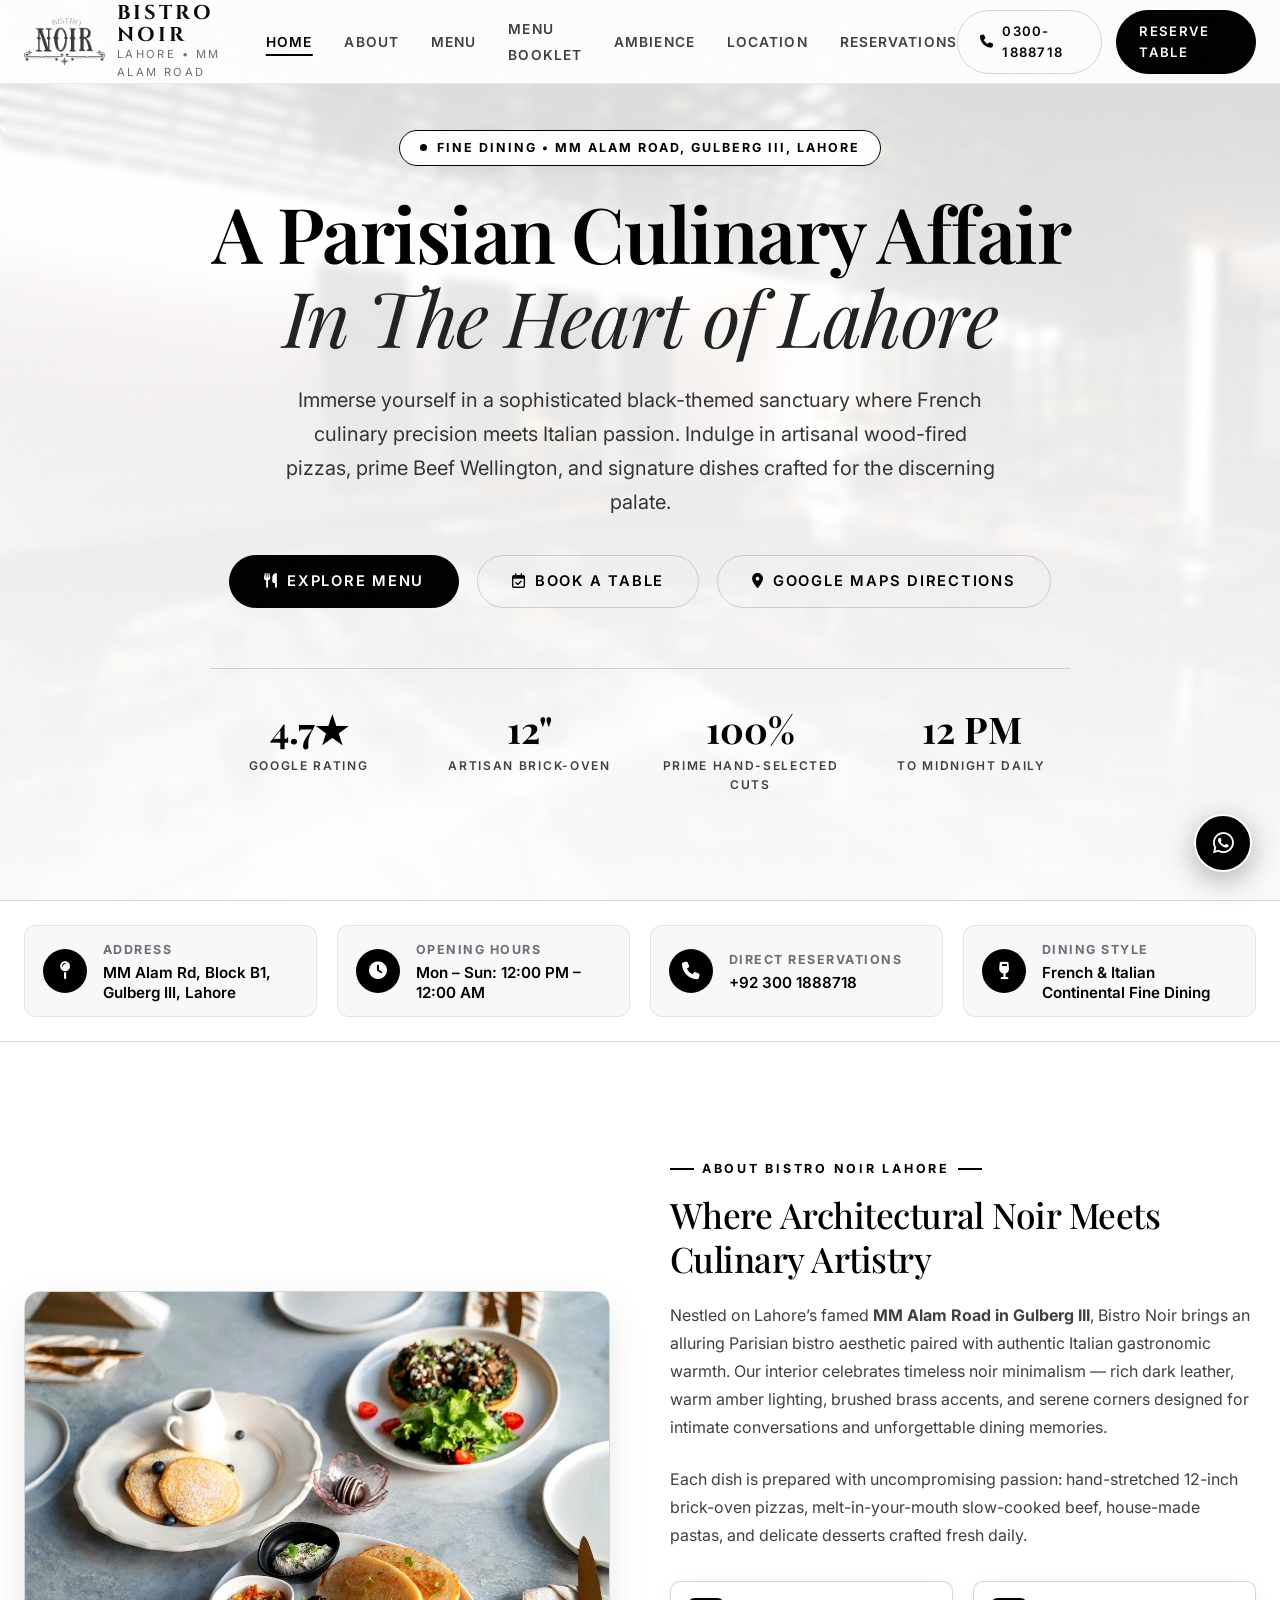
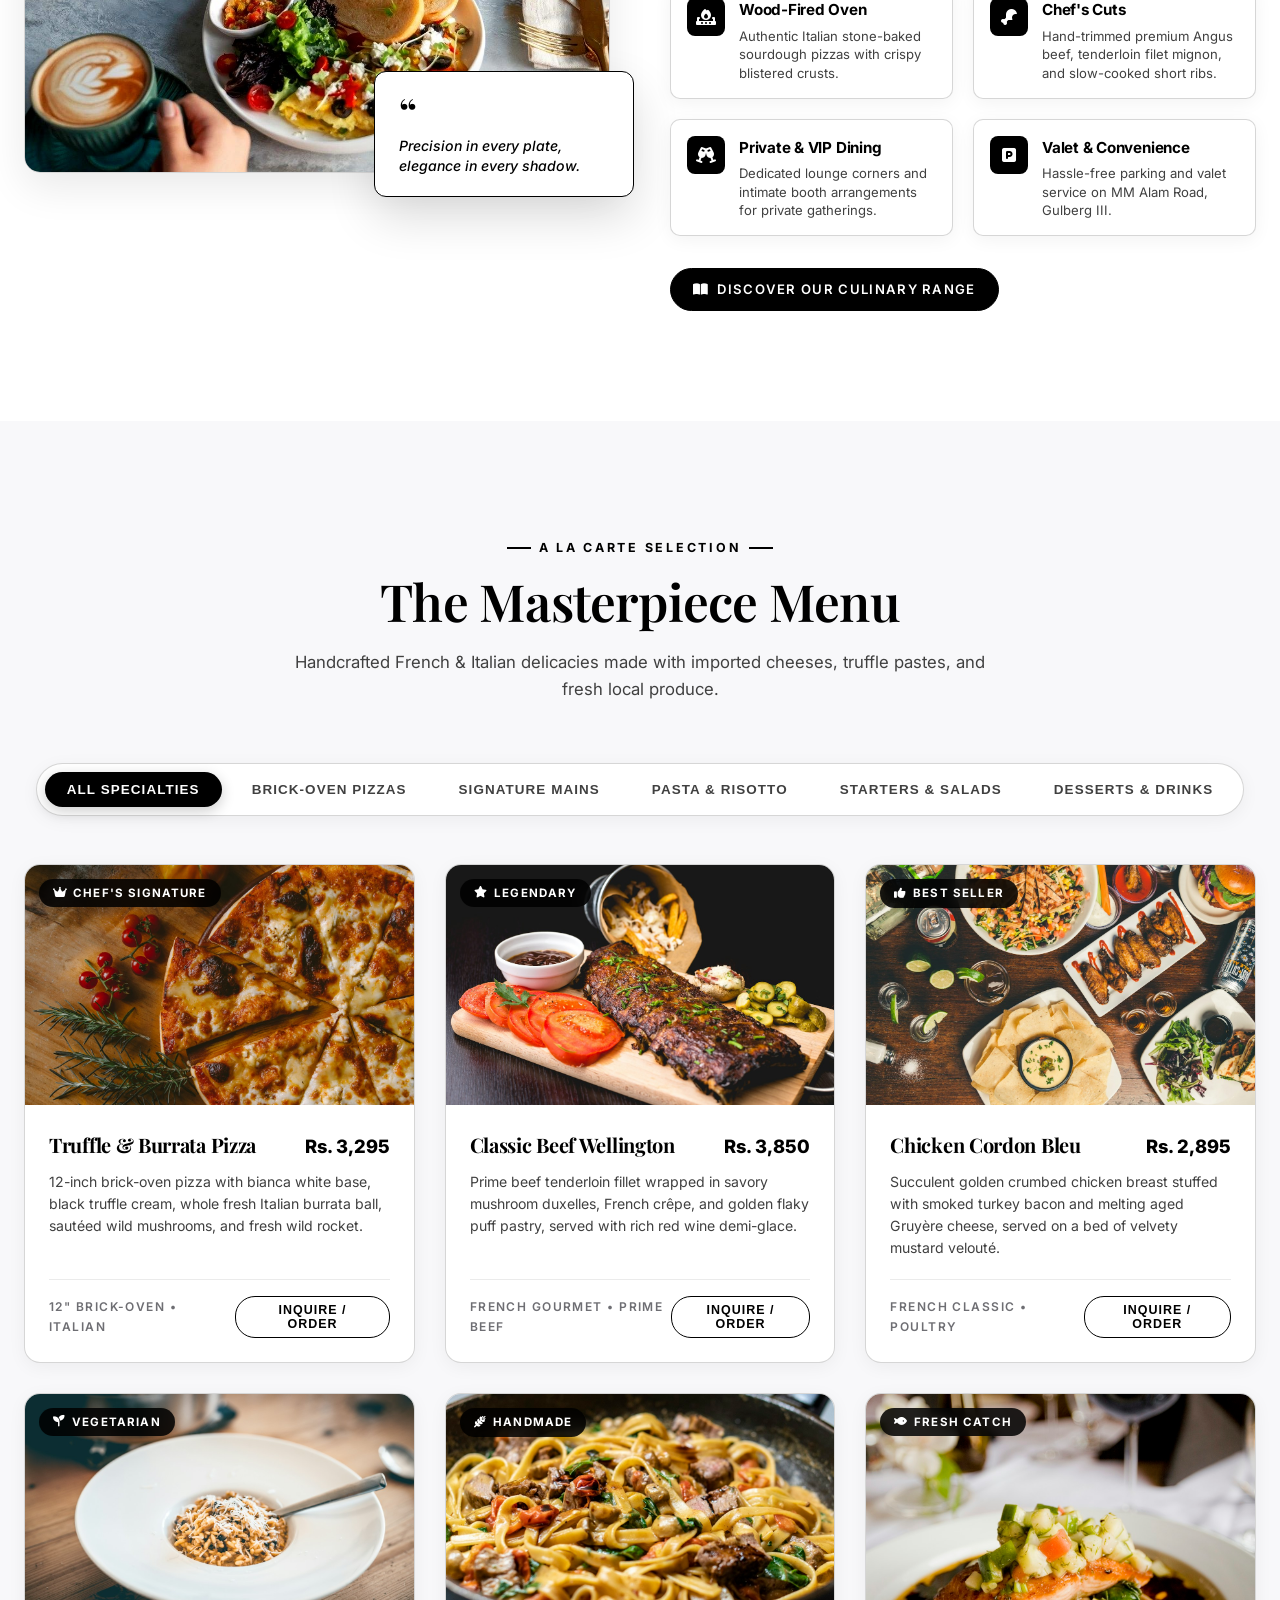
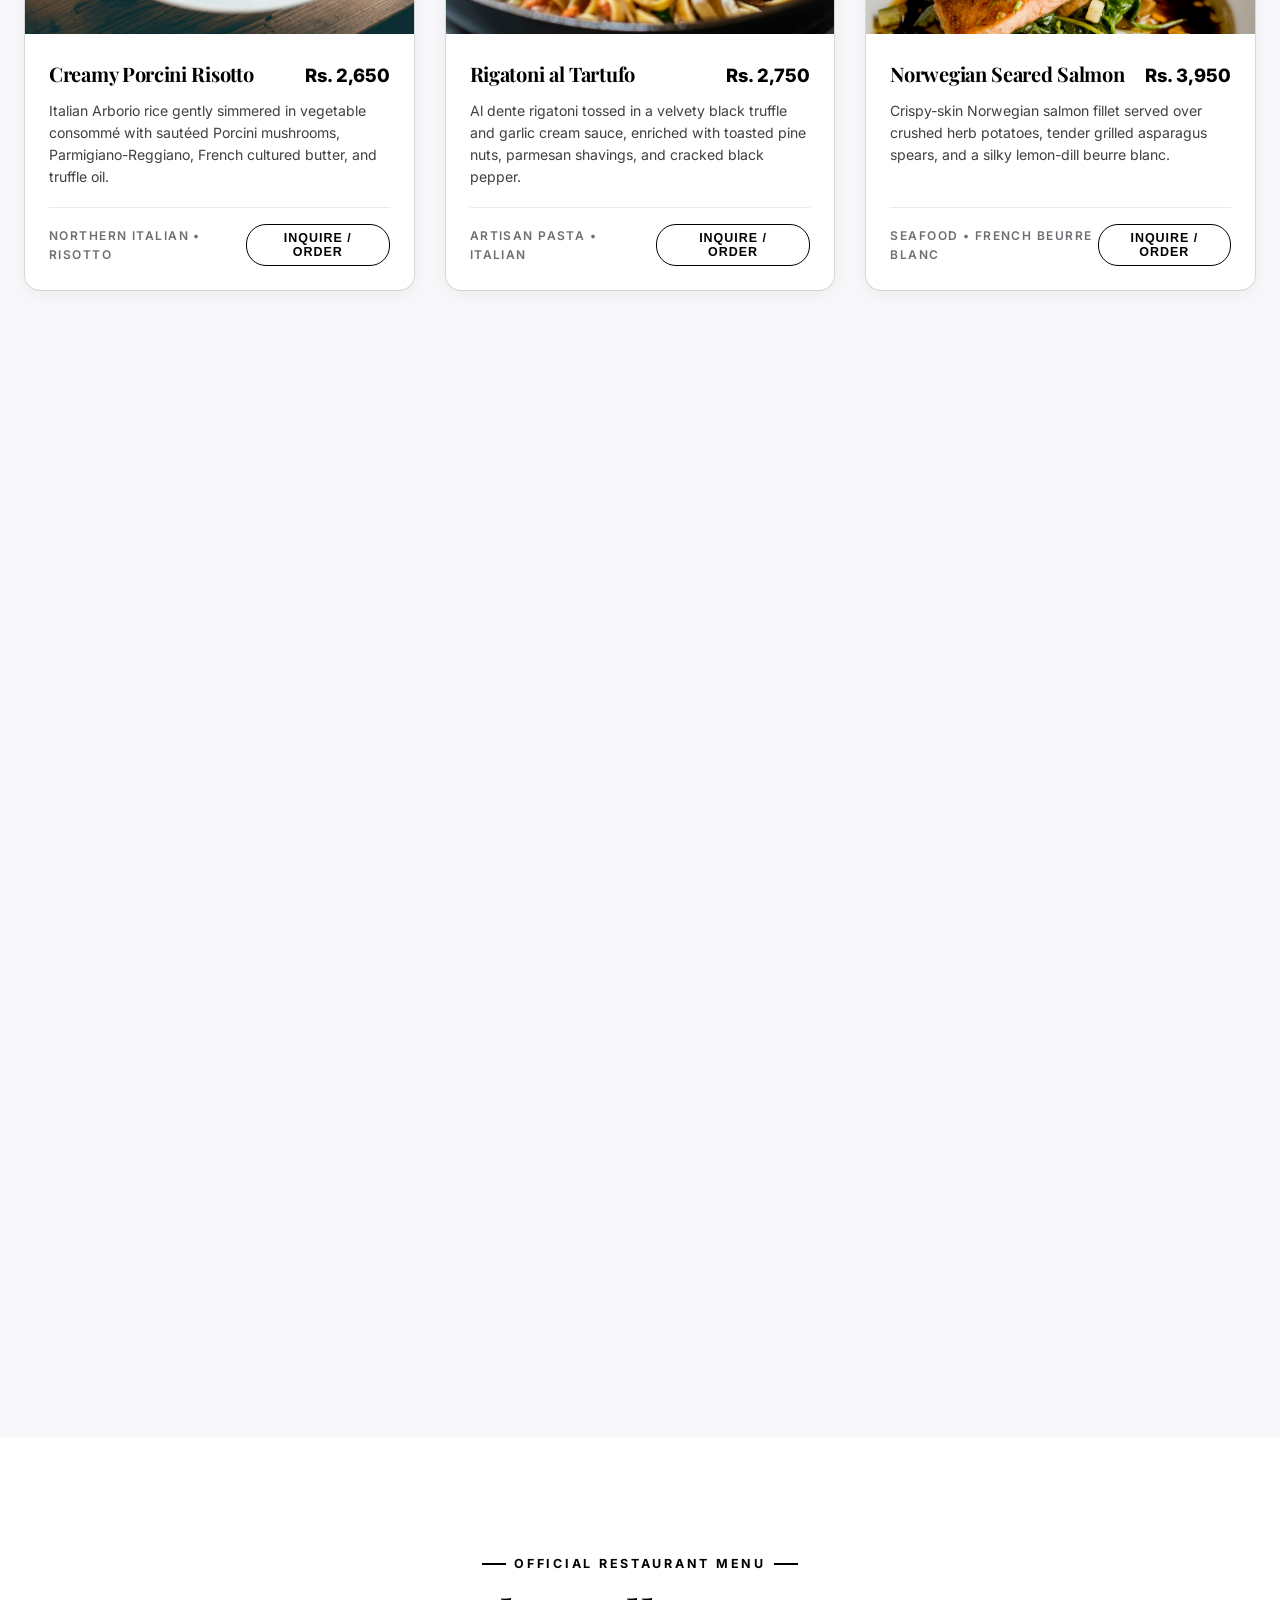
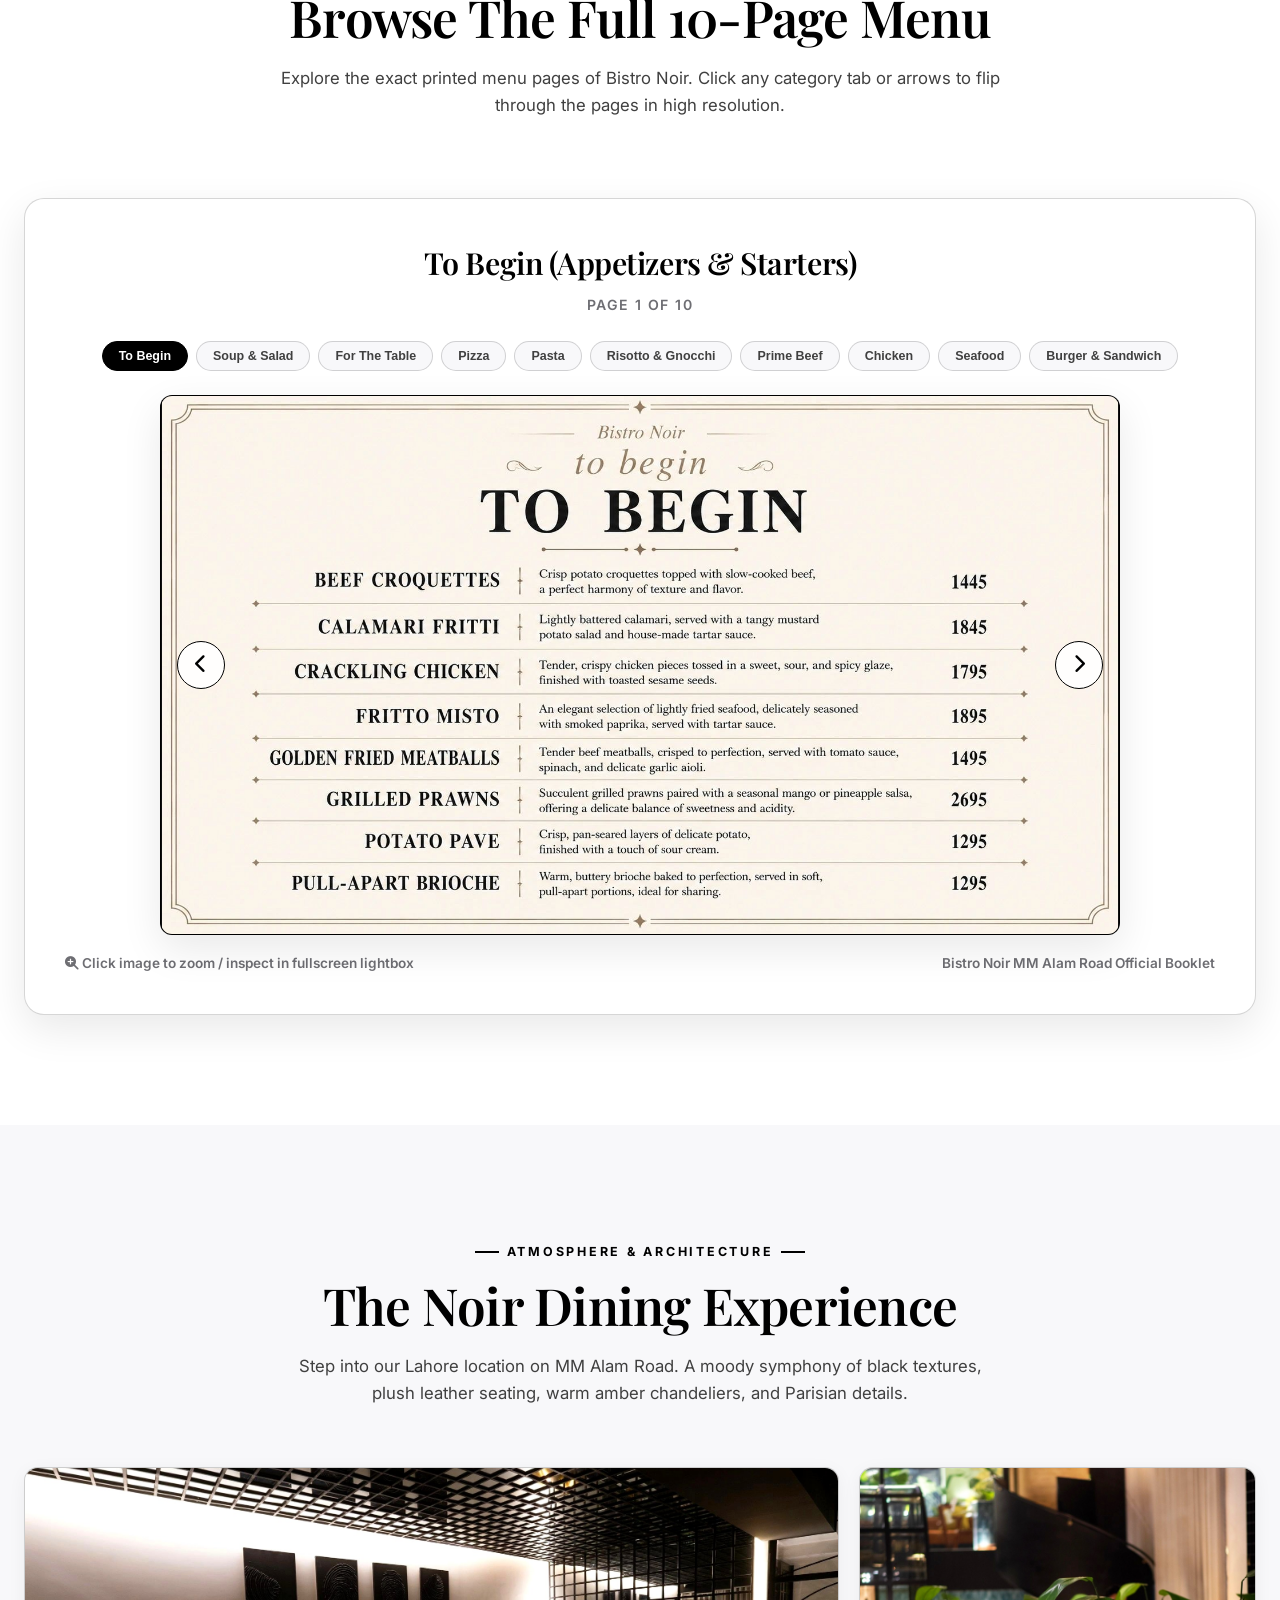
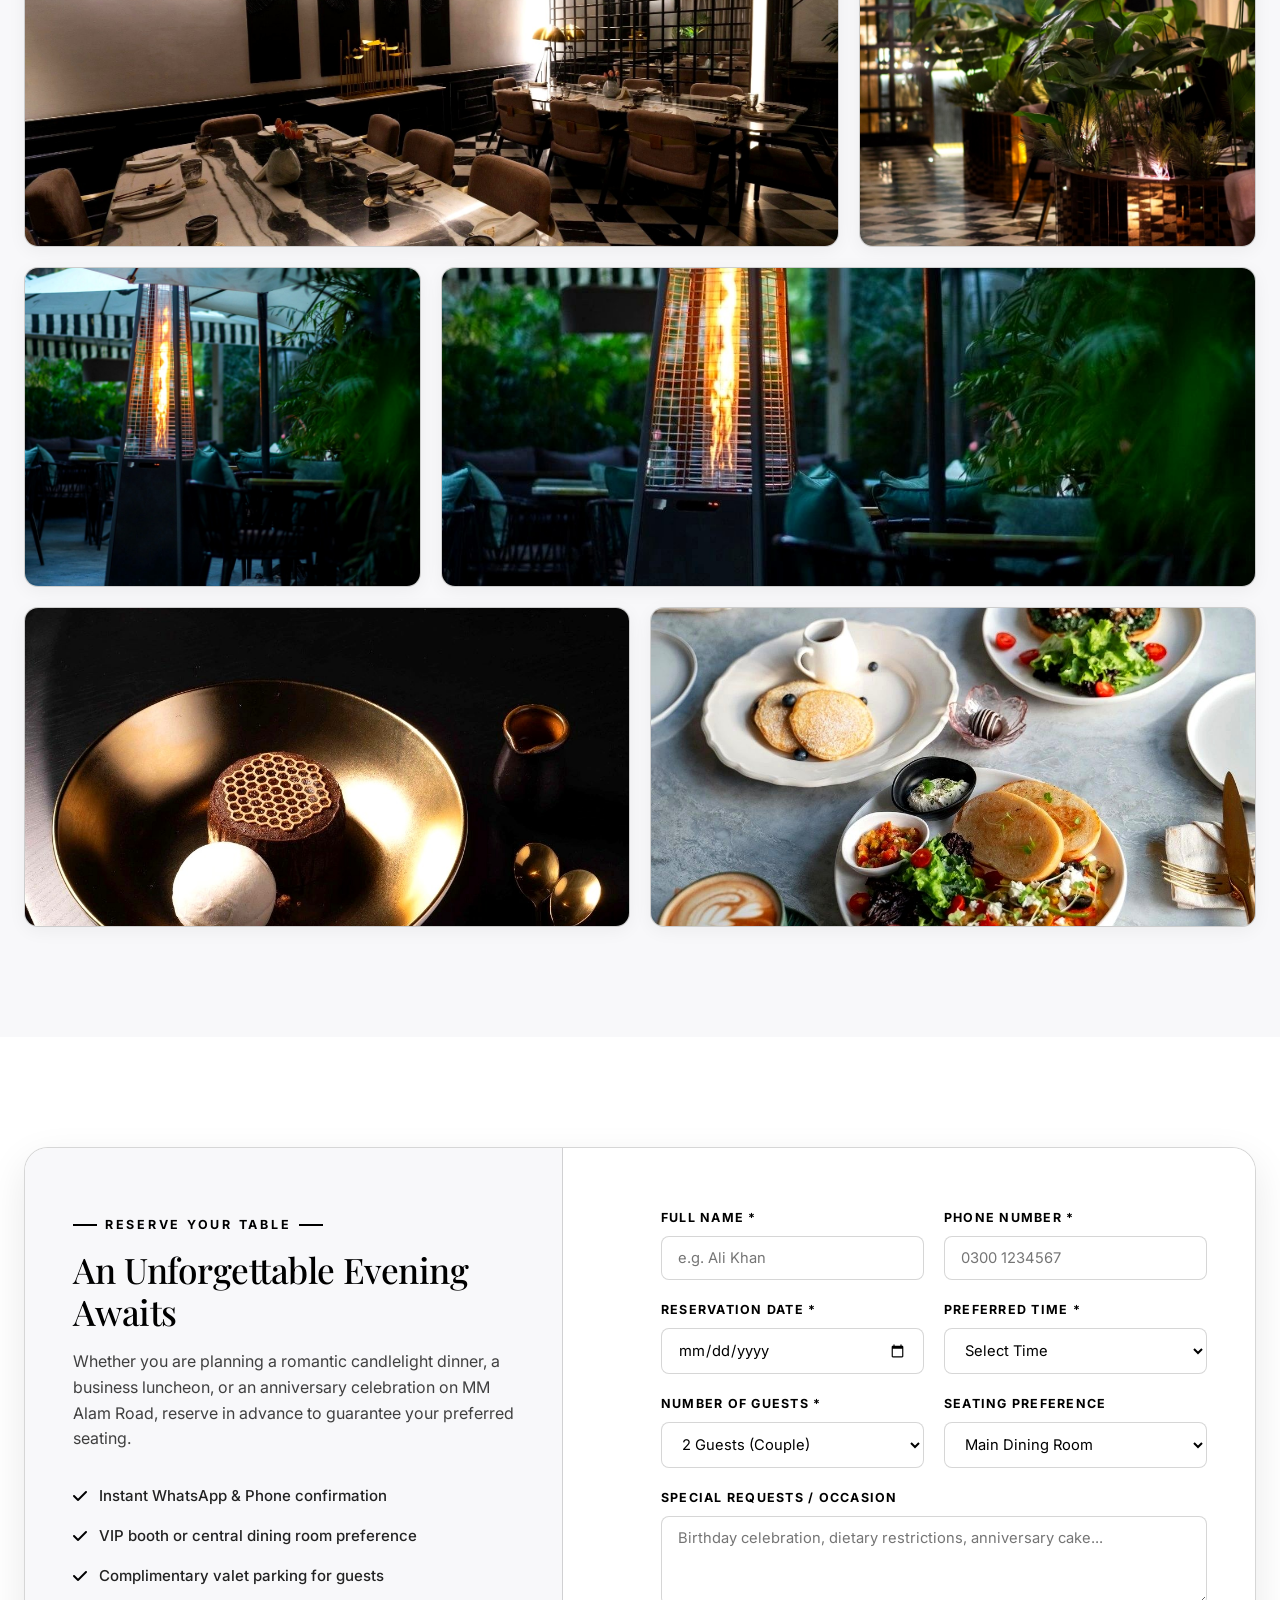
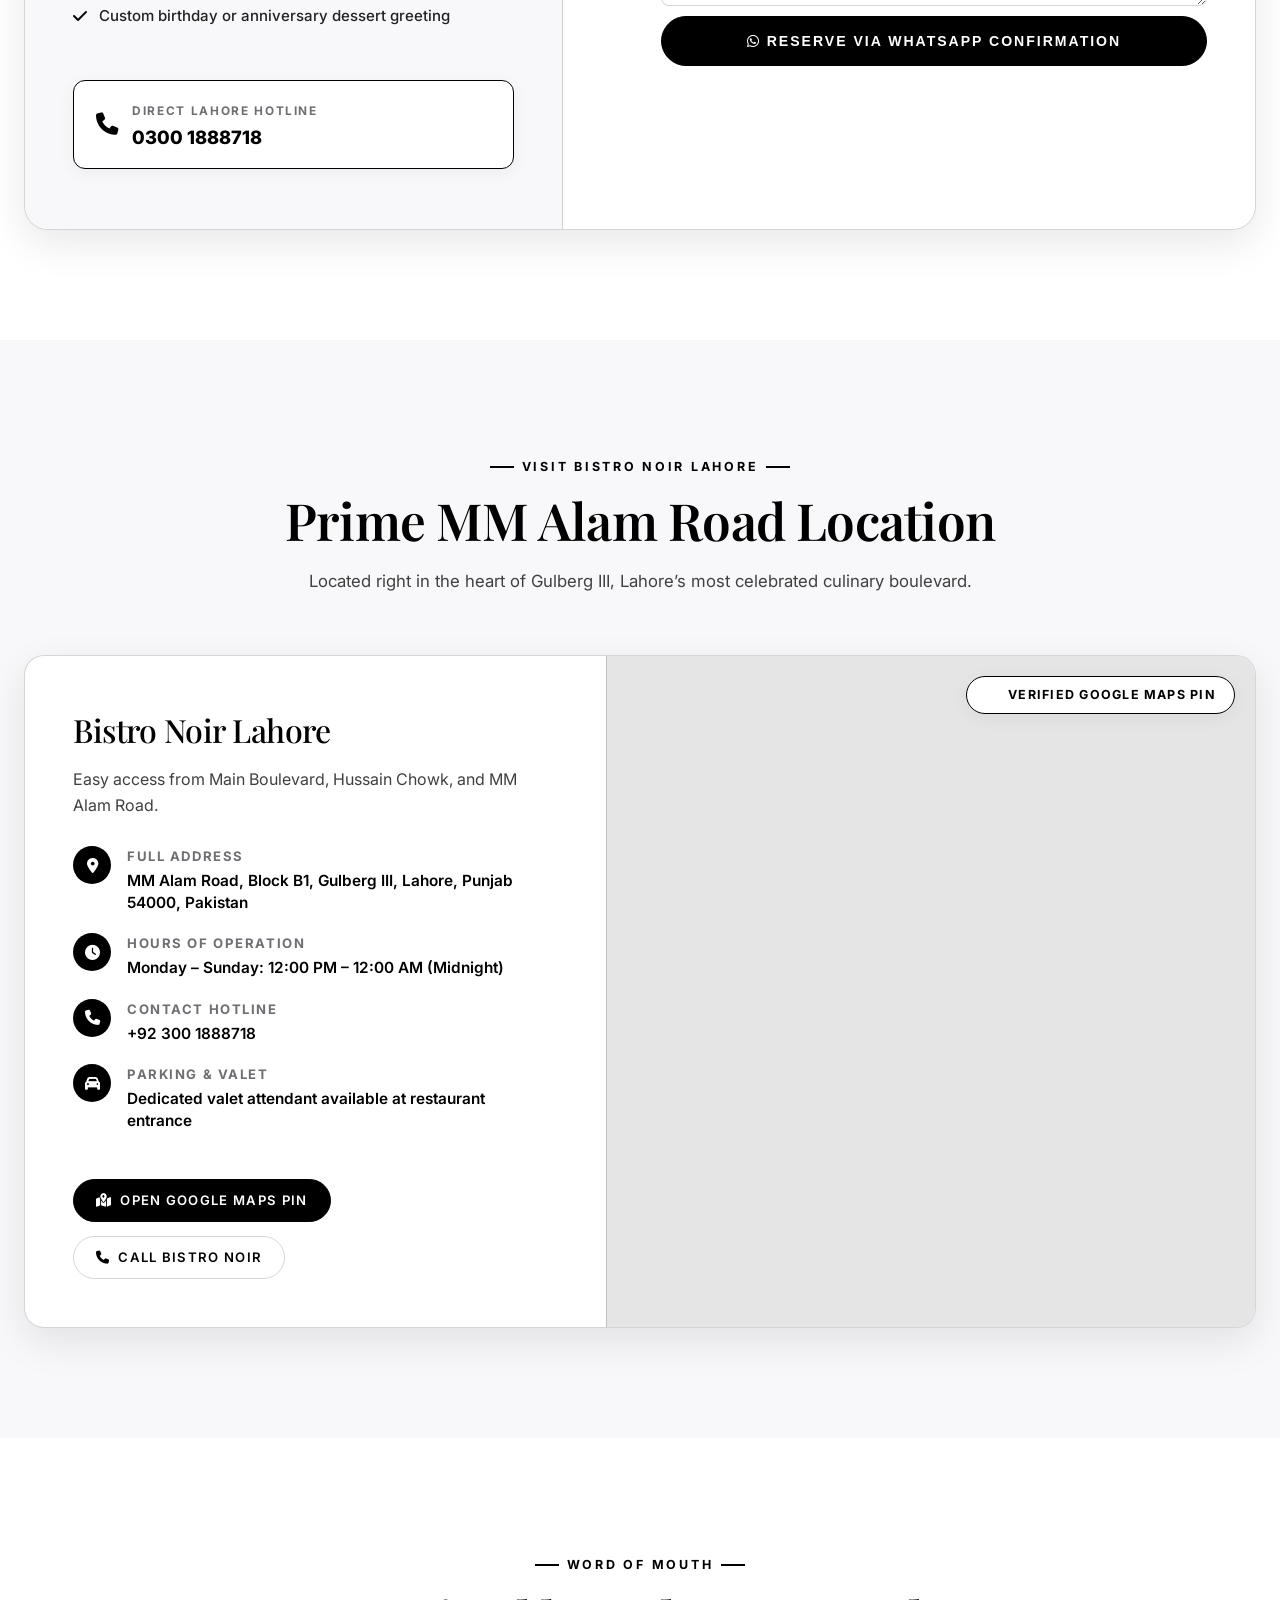
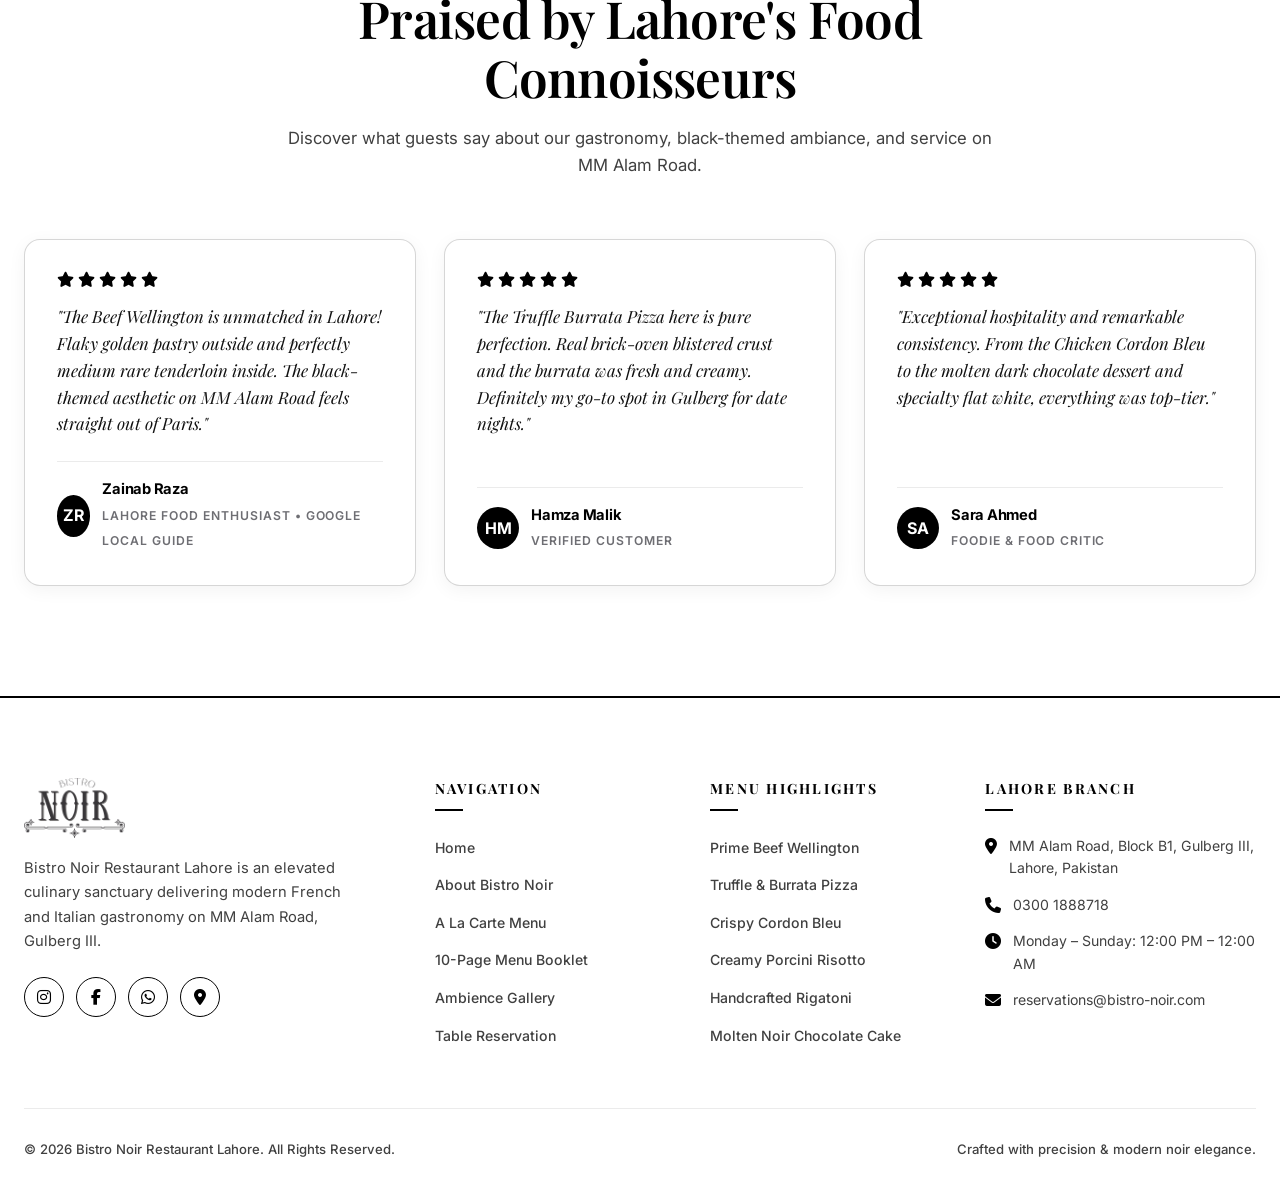
==== index.html @ e39137ee "first commit" ====
<!DOCTYPE html>
<html lang="en">
<head>
  <meta charset="UTF-8">
  <meta name="viewport" content="width=device-width, initial-scale=1.0">
  <title>Bistro Noir | Fine Dining Restaurant Lahore (MM Alam Road)</title>
  
  <!-- Meta & SEO -->
  <meta name="description" content="Bistro Noir is Lahore's premier French & Italian fine-dining restaurant on MM Alam Road, Gulberg III. Featuring signature Beef Wellington, Truffle Burrata Pizza, steaks, and artisanal ambiance.">
  <meta name="keywords" content="Bistro Noir, Bistro Noir Lahore, MM Alam Road restaurant, fine dining Lahore, Italian restaurant Lahore, French restaurant Lahore, Beef Wellington Lahore, Truffle Burrata pizza">
  <meta name="theme-color" content="#ffffff">

  <!-- Open Graph / Social Media -->
  <meta property="og:title" content="Bistro Noir | Fine Dining Restaurant Lahore">
  <meta property="og:description" content="Experience French-Italian haute cuisine in a sophisticated noir atmosphere on MM Alam Road, Gulberg III, Lahore.">
  <meta property="og:image" content="assets/optimized/ambiance-lahore-table.jpg">
  <meta property="og:url" content="https://maps.app.goo.gl/4QzuLWgYh8mXsJWE9">

  <!-- Favicon -->
  <link rel="icon" type="image/png" href="assets/optimized/logo.png">

  <!-- Google Fonts: Playfair Display, Cinzel, Inter -->
  <link rel="preconnect" href="https://fonts.googleapis.com">
  <link rel="preconnect" href="https://fonts.gstatic.com" crossorigin>
  <link href="https://fonts.googleapis.com/css2?family=Cinzel:wght@400;600;700&family=Inter:wght@300;400;500;600;700&family=Playfair+Display:ital,wght@0,400;0,500;0,600;0,700;1,400&display=swap" rel="stylesheet">
  
  <!-- Font Awesome Icons -->
  <link rel="stylesheet" href="https://cdnjs.cloudflare.com/ajax/libs/font-awesome/6.4.0/css/all.min.css">

  <!-- Main Stylesheet -->
  <link rel="stylesheet" href="styles.css">
</head>
<body>

  <!-- Subtle noise grain for luxury texture -->
  <div class="noise-overlay" aria-hidden="true"></div>

  <!-- ==========================================================================
       NAVIGATION HEADER
       ========================================================================== -->
  <header class="site-header">
    <div class="container nav-container">
      <a href="#home" class="brand-link" aria-label="Bistro Noir Home">
        <img src="assets/optimized/logo.png" alt="Bistro Noir Logo" class="brand-logo">
        <div class="brand-title">
          <span class="brand-name">Bistro Noir</span>
          <span class="brand-sub">Lahore • MM Alam Road</span>
        </div>
      </a>

      <!-- Desktop Nav Links -->
      <nav aria-label="Main Navigation">
        <ul class="nav-links">
          <li><a href="#home" class="nav-link active">Home</a></li>
          <li><a href="#about" class="nav-link">About</a></li>
          <li><a href="#menu" class="nav-link">Menu</a></li>
          <li><a href="#booklet" class="nav-link">Menu Booklet</a></li>
          <li><a href="#gallery" class="nav-link">Ambience</a></li>
          <li><a href="#location" class="nav-link">Location</a></li>
          <li><a href="#reservation" class="nav-link">Reservations</a></li>
        </ul>
      </nav>

      <!-- Header Actions -->
      <div class="nav-actions">
        <a href="tel:03001888718" class="header-btn btn-outline">
          <i class="fa-solid fa-phone"></i> 0300-1888718
        </a>
        <a href="#reservation" class="header-btn btn-black">
          Reserve Table
        </a>
        <button class="mobile-toggle" id="mobileToggle" aria-label="Toggle menu">
          <span></span>
          <span></span>
          <span></span>
        </button>
      </div>
    </div>
  </header>

  <!-- Mobile Menu Drawer -->
  <aside class="mobile-menu" id="mobileMenu">
    <ul class="mobile-nav-links">
      <li><a href="#home">Home</a></li>
      <li><a href="#about">About Bistro Noir</a></li>
      <li><a href="#menu">A La Carte Menu</a></li>
      <li><a href="#booklet">Official 10-Page Menu</a></li>
      <li><a href="#gallery">Ambience Gallery</a></li>
      <li><a href="#location">Find Us on Google Maps</a></li>
      <li><a href="#reservation">Table Reservation</a></li>
    </ul>

    <div class="mobile-menu-footer">
      <p class="contact-quick">
        <strong>Bistro Noir Lahore</strong><br>
        MM Alam Road, Block B1, Gulberg III, Lahore<br>
        Daily: 12:00 PM – 12:00 AM
      </p>
      <a href="tel:03001888718" class="header-btn btn-black" style="width:100%; justify-content:center; display:flex;">
        <i class="fa-solid fa-phone"></i> Call 0300 1888718
      </a>
    </div>
  </aside>

  <!-- ==========================================================================
       HERO SECTION
       ========================================================================== -->
  <section class="hero-section" id="home">
    <div class="hero-bg">
      <img src="assets/optimized/ambiance-lahore-table.jpg" alt="Bistro Noir Lahore Dining Room" class="hero-bg-img">
      <div class="hero-overlay"></div>
    </div>

    <div class="container hero-content">
      <div class="hero-badge">
        <span class="dot"></span>
        <span>Fine Dining • MM Alam Road, Gulberg III, Lahore</span>
      </div>

      <h1 class="hero-title">
        A Parisian Culinary Affair <em>In The Heart of Lahore</em>
      </h1>

      <p class="hero-description">
        Immerse yourself in a sophisticated black-themed sanctuary where French culinary precision meets Italian passion. Indulge in artisanal wood-fired pizzas, prime Beef Wellington, and signature dishes crafted for the discerning palate.
      </p>

      <div class="hero-actions">
        <a href="#menu" class="header-btn btn-black btn-cta-large">
          <i class="fa-solid fa-utensils"></i> Explore Menu
        </a>
        <a href="#reservation" class="header-btn btn-outline btn-cta-large">
          <i class="fa-regular fa-calendar-check"></i> Book A Table
        </a>
        <a href="https://maps.app.goo.gl/4QzuLWgYh8mXsJWE9" target="_blank" rel="noopener noreferrer" class="header-btn btn-outline btn-cta-large">
          <i class="fa-solid fa-location-dot"></i> Google Maps Directions
        </a>
      </div>

      <!-- Hero Stats -->
      <div class="hero-stats">
        <div class="stat-item">
          <span class="stat-num">4.7★</span>
          <span class="stat-label">Google Rating</span>
        </div>
        <div class="stat-item">
          <span class="stat-num">12"</span>
          <span class="stat-label">Artisan Brick-Oven</span>
        </div>
        <div class="stat-item">
          <span class="stat-num">100%</span>
          <span class="stat-label">Prime Hand-Selected Cuts</span>
        </div>
        <div class="stat-item">
          <span class="stat-num">12 PM</span>
          <span class="stat-label">To Midnight Daily</span>
        </div>
      </div>
    </div>
  </section>

  <!-- ==========================================================================
       QUICK INFO STRIP
       ========================================================================== -->
  <section class="quick-info-strip">
    <div class="container">
      <div class="info-strip-grid">
        <div class="info-strip-card">
          <div class="info-icon-box">
            <i class="fa-solid fa-map-pin"></i>
          </div>
          <div class="info-content">
            <h4>Address</h4>
            <p>MM Alam Rd, Block B1, Gulberg III, Lahore</p>
          </div>
        </div>

        <div class="info-strip-card">
          <div class="info-icon-box">
            <i class="fa-solid fa-clock"></i>
          </div>
          <div class="info-content">
            <h4>Opening Hours</h4>
            <p>Mon – Sun: 12:00 PM – 12:00 AM</p>
          </div>
        </div>

        <div class="info-strip-card">
          <div class="info-icon-box">
            <i class="fa-solid fa-phone"></i>
          </div>
          <div class="info-content">
            <h4>Direct Reservations</h4>
            <p>+92 300 1888718</p>
          </div>
        </div>

        <div class="info-strip-card">
          <div class="info-icon-box">
            <i class="fa-solid fa-wine-glass"></i>
          </div>
          <div class="info-content">
            <h4>Dining Style</h4>
            <p>French & Italian Continental Fine Dining</p>
          </div>
        </div>
      </div>
    </div>
  </section>

  <!-- ==========================================================================
       ABOUT SECTION
       ========================================================================== -->
  <section class="section" id="about">
    <div class="container">
      <div class="about-grid">
        <div class="about-visual reveal">
          <div class="about-img-main-wrap">
            <img src="assets/optimized/about-preview.jpg" alt="Bistro Noir Atmosphere" class="about-img-main">
          </div>
          <div class="about-floating-card">
            <div class="quote-mark">“</div>
            <p>Precision in every plate, elegance in every shadow.</p>
          </div>
        </div>

        <div class="about-content reveal">
          <div class="section-tag">About Bistro Noir Lahore</div>
          <h3>Where Architectural Noir Meets Culinary Artistry</h3>
          <p>
            Nestled on Lahore’s famed <strong>MM Alam Road in Gulberg III</strong>, Bistro Noir brings an alluring Parisian bistro aesthetic paired with authentic Italian gastronomic warmth. Our interior celebrates timeless noir minimalism — rich dark leather, warm amber lighting, brushed brass accents, and serene corners designed for intimate conversations and unforgettable dining memories.
          </p>
          <p>
            Each dish is prepared with uncompromising passion: hand-stretched 12-inch brick-oven pizzas, melt-in-your-mouth slow-cooked beef, house-made pastas, and delicate desserts crafted fresh daily.
          </p>

          <div class="about-features">
            <div class="feature-box">
              <div class="feature-icon"><i class="fa-solid fa-fire-burner"></i></div>
              <div class="feature-info">
                <h4>Wood-Fired Oven</h4>
                <p>Authentic Italian stone-baked sourdough pizzas with crispy blistered crusts.</p>
              </div>
            </div>

            <div class="feature-box">
              <div class="feature-icon"><i class="fa-solid fa-drumstick-bite"></i></div>
              <div class="feature-info">
                <h4>Chef's Cuts</h4>
                <p>Hand-trimmed premium Angus beef, tenderloin filet mignon, and slow-cooked short ribs.</p>
              </div>
            </div>

            <div class="feature-box">
              <div class="feature-icon"><i class="fa-solid fa-champagne-glasses"></i></div>
              <div class="feature-info">
                <h4>Private & VIP Dining</h4>
                <p>Dedicated lounge corners and intimate booth arrangements for private gatherings.</p>
              </div>
            </div>

            <div class="feature-box">
              <div class="feature-icon"><i class="fa-solid fa-square-parking"></i></div>
              <div class="feature-info">
                <h4>Valet & Convenience</h4>
                <p>Hassle-free parking and valet service on MM Alam Road, Gulberg III.</p>
              </div>
            </div>
          </div>

          <a href="#menu" class="header-btn btn-black">
            <i class="fa-solid fa-book-open"></i> Discover Our Culinary Range
          </a>
        </div>
      </div>
    </div>
  </section>

  <!-- ==========================================================================
       MENU SECTION (Vibrant Original Colors in Food Imagery)
       ========================================================================== -->
  <section class="section section-darker" id="menu">
    <div class="container">
      <div class="section-header reveal">
        <div class="section-tag">A La Carte Selection</div>
        <h2 class="section-title">The Masterpiece Menu</h2>
        <p class="section-subtitle">
          Handcrafted French & Italian delicacies made with imported cheeses, truffle pastes, and fresh local produce.
        </p>
      </div>

      <!-- Menu Category Tabs -->
      <div class="menu-tabs-wrapper reveal">
        <div class="menu-tabs">
          <button class="menu-tab-btn active" data-filter="all">All Specialties</button>
          <button class="menu-tab-btn" data-filter="pizzas">Brick-Oven Pizzas</button>
          <button class="menu-tab-btn" data-filter="mains">Signature Mains</button>
          <button class="menu-tab-btn" data-filter="pastas">Pasta & Risotto</button>
          <button class="menu-tab-btn" data-filter="starters">Starters & Salads</button>
          <button class="menu-tab-btn" data-filter="desserts">Desserts & Drinks</button>
        </div>
      </div>

      <!-- Menu Grid -->
      <div class="menu-grid">

        <!-- Dish 1: Truffle Burrata Pizza -->
        <article class="menu-card reveal" data-category="pizzas">
          <div class="menu-card-img-wrap">
            <img src="assets/optimized/dish-truffle-burrata-pizza.jpg" alt="Truffle Burrata Pizza" class="menu-card-img zoomable">
            <span class="badge-tag"><i class="fa-solid fa-crown"></i> Chef's Signature</span>
          </div>
          <div class="menu-card-body">
            <div class="menu-card-header">
              <h3 class="menu-dish-title">Truffle & Burrata Pizza</h3>
              <span class="menu-dish-price">Rs. 3,295</span>
            </div>
            <p class="menu-dish-desc">
              12-inch brick-oven pizza with bianca white base, black truffle cream, whole fresh Italian burrata ball, sautéed wild mushrooms, and fresh wild rocket.
            </p>
            <div class="menu-card-footer">
              <span class="menu-dish-cuisine">12" Brick-Oven • Italian</span>
              <button class="dish-order-btn" data-dish="Truffle & Burrata Pizza">Inquire / Order</button>
            </div>
          </div>
        </article>

        <!-- Dish 2: Beef Wellington -->
        <article class="menu-card reveal" data-category="mains">
          <div class="menu-card-img-wrap">
            <img src="assets/optimized/dish-beef-wellington.jpg" alt="Beef Wellington Bistro Noir" class="menu-card-img zoomable">
            <span class="badge-tag"><i class="fa-solid fa-star"></i> Legendary</span>
          </div>
          <div class="menu-card-body">
            <div class="menu-card-header">
              <h3 class="menu-dish-title">Classic Beef Wellington</h3>
              <span class="menu-dish-price">Rs. 3,850</span>
            </div>
            <p class="menu-dish-desc">
              Prime beef tenderloin fillet wrapped in savory mushroom duxelles, French crêpe, and golden flaky puff pastry, served with rich red wine demi-glace.
            </p>
            <div class="menu-card-footer">
              <span class="menu-dish-cuisine">French Gourmet • Prime Beef</span>
              <button class="dish-order-btn" data-dish="Classic Beef Wellington">Inquire / Order</button>
            </div>
          </div>
        </article>

        <!-- Dish 3: Chicken Cordon Bleu -->
        <article class="menu-card reveal" data-category="mains">
          <div class="menu-card-img-wrap">
            <img src="assets/optimized/dish-cordon-bleu.jpg" alt="Chicken Cordon Bleu" class="menu-card-img zoomable">
            <span class="badge-tag"><i class="fa-solid fa-thumbs-up"></i> Best Seller</span>
          </div>
          <div class="menu-card-body">
            <div class="menu-card-header">
              <h3 class="menu-dish-title">Chicken Cordon Bleu</h3>
              <span class="menu-dish-price">Rs. 2,895</span>
            </div>
            <p class="menu-dish-desc">
              Succulent golden crumbed chicken breast stuffed with smoked turkey bacon and melting aged Gruyère cheese, served on a bed of velvety mustard velouté.
            </p>
            <div class="menu-card-footer">
              <span class="menu-dish-cuisine">French Classic • Poultry</span>
              <button class="dish-order-btn" data-dish="Chicken Cordon Bleu">Inquire / Order</button>
            </div>
          </div>
        </article>

        <!-- Dish 4: Wild Mushroom Risotto -->
        <article class="menu-card reveal" data-category="pastas">
          <div class="menu-card-img-wrap">
            <img src="assets/optimized/dish-mushroom-risotto.jpg" alt="Creamy Wild Mushroom Risotto" class="menu-card-img zoomable">
            <span class="badge-tag"><i class="fa-solid fa-seedling"></i> Vegetarian</span>
          </div>
          <div class="menu-card-body">
            <div class="menu-card-header">
              <h3 class="menu-dish-title">Creamy Porcini Risotto</h3>
              <span class="menu-dish-price">Rs. 2,650</span>
            </div>
            <p class="menu-dish-desc">
              Italian Arborio rice gently simmered in vegetable consommé with sautéed Porcini mushrooms, Parmigiano-Reggiano, French cultured butter, and truffle oil.
            </p>
            <div class="menu-card-footer">
              <span class="menu-dish-cuisine">Northern Italian • Risotto</span>
              <button class="dish-order-btn" data-dish="Creamy Porcini Risotto">Inquire / Order</button>
            </div>
          </div>
        </article>

        <!-- Dish 5: Handcrafted Pasta -->
        <article class="menu-card reveal" data-category="pastas">
          <div class="menu-card-img-wrap">
            <img src="assets/optimized/dish-artisan-pasta.jpg" alt="Truffle Rigatoni & Fettuccine" class="menu-card-img zoomable">
            <span class="badge-tag"><i class="fa-solid fa-wheat-awn"></i> Handmade</span>
          </div>
          <div class="menu-card-body">
            <div class="menu-card-header">
              <h3 class="menu-dish-title">Rigatoni al Tartufo</h3>
              <span class="menu-dish-price">Rs. 2,750</span>
            </div>
            <p class="menu-dish-desc">
              Al dente rigatoni tossed in a velvety black truffle and garlic cream sauce, enriched with toasted pine nuts, parmesan shavings, and cracked black pepper.
            </p>
            <div class="menu-card-footer">
              <span class="menu-dish-cuisine">Artisan Pasta • Italian</span>
              <button class="dish-order-btn" data-dish="Rigatoni al Tartufo">Inquire / Order</button>
            </div>
          </div>
        </article>

        <!-- Dish 6: Pan-Seared Salmon Fillet -->
        <article class="menu-card reveal" data-category="mains">
          <div class="menu-card-img-wrap">
            <img src="assets/optimized/dish-seafood-salmon.jpg" alt="Pan-Seared Salmon Fillet" class="menu-card-img zoomable">
            <span class="badge-tag"><i class="fa-solid fa-fish"></i> Fresh Catch</span>
          </div>
          <div class="menu-card-body">
            <div class="menu-card-header">
              <h3 class="menu-dish-title">Norwegian Seared Salmon</h3>
              <span class="menu-dish-price">Rs. 3,950</span>
            </div>
            <p class="menu-dish-desc">
              Crispy-skin Norwegian salmon fillet served over crushed herb potatoes, tender grilled asparagus spears, and a silky lemon-dill beurre blanc.
            </p>
            <div class="menu-card-footer">
              <span class="menu-dish-cuisine">Seafood • French Beurre Blanc</span>
              <button class="dish-order-btn" data-dish="Norwegian Seared Salmon">Inquire / Order</button>
            </div>
          </div>
        </article>

        <!-- Dish 7: Caesar Salad Royale -->
        <article class="menu-card reveal" data-category="starters">
          <div class="menu-card-img-wrap">
            <img src="assets/optimized/dish-caesar-salad.jpg" alt="Caesar Salad Royale" class="menu-card-img zoomable">
            <span class="badge-tag"><i class="fa-solid fa-bowl-food"></i> Crisp & Fresh</span>
          </div>
          <div class="menu-card-body">
            <div class="menu-card-header">
              <h3 class="menu-dish-title">Caesar Salad Royale</h3>
              <span class="menu-dish-price">Rs. 1,836</span>
            </div>
            <p class="menu-dish-desc">
              Crisp romaine lettuce tossed in house anchovy dressing, topped with smoked turkey bacon, herb-garlic brioche croutons, aged parmesan, and grilled chicken.
            </p>
            <div class="menu-card-footer">
              <span class="menu-dish-cuisine">To Begin • Salads</span>
              <button class="dish-order-btn" data-dish="Caesar Salad Royale">Inquire / Order</button>
            </div>
          </div>
        </article>

        <!-- Dish 8: Roasted Garlic & Mushroom Pizza -->
        <article class="menu-card reveal" data-category="pizzas">
          <div class="menu-card-img-wrap">
            <img src="assets/optimized/dish-truffle-burrata-pizza.jpg" alt="Roasted Garlic Mushroom Pizza" class="menu-card-img zoomable">
            <span class="badge-tag"><i class="fa-solid fa-fire"></i> Stone Oven</span>
          </div>
          <div class="menu-card-body">
            <div class="menu-card-header">
              <h3 class="menu-dish-title">Roasted Garlic & Mushroom</h3>
              <span class="menu-dish-price">Rs. 2,595</span>
            </div>
            <p class="menu-dish-desc">
              Caramelized garlic purée base, fresh mozzarella, button & oyster mushrooms, aromatic thyme, and peppery wild rocket tossed in virgin olive oil.
            </p>
            <div class="menu-card-footer">
              <span class="menu-dish-cuisine">12" Pizza • Brick Oven</span>
              <button class="dish-order-btn" data-dish="Roasted Garlic & Mushroom Pizza">Inquire / Order</button>
            </div>
          </div>
        </article>

        <!-- Dish 9: Belgian Dark Chocolate Lava Cake -->
        <article class="menu-card reveal" data-category="desserts">
          <div class="menu-card-img-wrap">
            <img src="assets/optimized/dish-chocolate-dessert.jpg" alt="Belgian Dark Chocolate Cake" class="menu-card-img zoomable">
            <span class="badge-tag"><i class="fa-solid fa-heart"></i> Indulgent</span>
          </div>
          <div class="menu-card-body">
            <div class="menu-card-header">
              <h3 class="menu-dish-title">Belgian Molten Noir Cake</h3>
              <span class="menu-dish-price">Rs. 1,450</span>
            </div>
            <p class="menu-dish-desc">
              70% Valrhona dark chocolate cake with a molten flowing center, served alongside authentic Madagascar vanilla bean gelato and crushed cocoa nibs.
            </p>
            <div class="menu-card-footer">
              <span class="menu-dish-cuisine">Dessert • French Pâtisserie</span>
              <button class="dish-order-btn" data-dish="Belgian Molten Noir Cake">Inquire / Order</button>
            </div>
          </div>
        </article>

        <!-- Dish 10: Signature Noir Mocktails -->
        <article class="menu-card reveal" data-category="desserts">
          <div class="menu-card-img-wrap">
            <img src="assets/optimized/dish-signature-mocktail.jpg" alt="Artisan Botanical Mocktail" class="menu-card-img zoomable">
            <span class="badge-tag"><i class="fa-solid fa-glass-water"></i> Mixology</span>
          </div>
          <div class="menu-card-body">
            <div class="menu-card-header">
              <h3 class="menu-dish-title">Midnight Berry Fizz</h3>
              <span class="menu-dish-price">Rs. 980</span>
            </div>
            <p class="menu-dish-desc">
              Muddled blackberries, fresh rosemary syrup, Persian lime juice, and botanical sparkling soda served over hand-carved crystal clear ice.
            </p>
            <div class="menu-card-footer">
              <span class="menu-dish-cuisine">Beverages • Craft Mixology</span>
              <button class="dish-order-btn" data-dish="Midnight Berry Fizz">Inquire / Order</button>
            </div>
          </div>
        </article>

        <!-- Dish 11: Specialty Espresso & Flat White -->
        <article class="menu-card reveal" data-category="desserts">
          <div class="menu-card-img-wrap">
            <img src="assets/optimized/dish-specialty-coffee.jpg" alt="Specialty Flat White Coffee" class="menu-card-img zoomable">
            <span class="badge-tag"><i class="fa-solid fa-mug-hot"></i> Barista Roast</span>
          </div>
          <div class="menu-card-body">
            <div class="menu-card-header">
              <h3 class="menu-dish-title">Artisan Flat White / Latte</h3>
              <span class="menu-dish-price">Rs. 750</span>
            </div>
            <p class="menu-dish-desc">
              Double ristretto extraction of single-origin Colombian beans, combined with silky microfoam milk and finished with bespoke latte art.
            </p>
            <div class="menu-card-footer">
              <span class="menu-dish-cuisine">Barista • Coffee Bar</span>
              <button class="dish-order-btn" data-dish="Artisan Flat White">Inquire / Order</button>
            </div>
          </div>
        </article>

      </div>
    </div>
  </section>

  <!-- ==========================================================================
       OFFICIAL 10-PAGE MENU BOOKLET VIEWER
       ========================================================================== -->
  <section class="section" id="booklet">
    <div class="container">
      <div class="section-header reveal">
        <div class="section-tag">Official Restaurant Menu</div>
        <h2 class="section-title">Browse The Full 10-Page Menu</h2>
        <p class="section-subtitle">
          Explore the exact printed menu pages of Bistro Noir. Click any category tab or arrows to flip through the pages in high resolution.
        </p>
      </div>

      <div class="menu-booklet-box reveal">
        <div class="booklet-header">
          <h3 id="bookletTitle">To Begin (Appetizers & Starters)</h3>
          <p id="bookletCounter">Page 1 of 10</p>
        </div>

        <div class="booklet-nav-controls">
          <div class="booklet-pills">
            <button class="booklet-pill-btn active">To Begin</button>
            <button class="booklet-pill-btn">Soup & Salad</button>
            <button class="booklet-pill-btn">For The Table</button>
            <button class="booklet-pill-btn">Pizza</button>
            <button class="booklet-pill-btn">Pasta</button>
            <button class="booklet-pill-btn">Risotto & Gnocchi</button>
            <button class="booklet-pill-btn">Prime Beef</button>
            <button class="booklet-pill-btn">Chicken</button>
            <button class="booklet-pill-btn">Seafood</button>
            <button class="booklet-pill-btn">Burger & Sandwich</button>
          </div>
        </div>

        <div class="booklet-viewport">
          <button class="booklet-nav-arrow booklet-prev" id="bookletPrev" aria-label="Previous menu page">
            <i class="fa-solid fa-chevron-left"></i>
          </button>
          
          <img src="assets/menu/menu_p9.png" alt="Official Bistro Noir Menu" id="bookletImg" class="booklet-img zoomable">

          <button class="booklet-nav-arrow booklet-next" id="bookletNext" aria-label="Next menu page">
            <i class="fa-solid fa-chevron-right"></i>
          </button>
        </div>

        <div class="booklet-caption-bar">
          <span><i class="fa-solid fa-magnifying-glass-plus"></i> Click image to zoom / inspect in fullscreen lightbox</span>
          <span>Bistro Noir MM Alam Road Official Booklet</span>
        </div>
      </div>
    </div>
  </section>

  <!-- ==========================================================================
       AMBIENCE & INTERIOR GALLERY
       ========================================================================== -->
  <section class="section section-darker" id="gallery">
    <div class="container">
      <div class="section-header reveal">
        <div class="section-tag">Atmosphere & Architecture</div>
        <h2 class="section-title">The Noir Dining Experience</h2>
        <p class="section-subtitle">
          Step into our Lahore location on MM Alam Road. A moody symphony of black textures, plush leather seating, warm amber chandeliers, and Parisian details.
        </p>
      </div>

      <div class="gallery-grid reveal">
        <!-- Photo 1: Lahore Main Dining Setup -->
        <div class="gallery-item gallery-span-8">
          <img src="assets/optimized/ambiance-lahore-table.jpg" alt="Bistro Noir Lahore Dining Room" class="zoomable">
          <div class="gallery-item-overlay">
            <h4>Lahore Main Dining Hall</h4>
            <p>Spacious, elegant banquet and family dining layout</p>
          </div>
        </div>

        <!-- Photo 2: Intimate Noir Lounge -->
        <div class="gallery-item gallery-span-4">
          <img src="assets/optimized/interior-lounge.jpg" alt="Bistro Noir Lounge Seating" class="zoomable">
          <div class="gallery-item-overlay">
            <h4>Noir Velvet Lounge</h4>
            <p>Plush corner booth seating for private moments</p>
          </div>
        </div>

        <!-- Photo 3: Dining Detail & Glassware -->
        <div class="gallery-item gallery-span-4-b">
          <img src="assets/optimized/interior-dining-detail.jpg" alt="Artisan Table Setting" class="zoomable">
          <div class="gallery-item-overlay">
            <h4>Bespoke Table Setting</h4>
            <p>Fine French crystal glassware & imported dinnerware</p>
          </div>
        </div>

        <!-- Photo 4: Parisian Courtyard Style -->
        <div class="gallery-item gallery-span-8-b">
          <img src="assets/optimized/interior-courtyard.jpg" alt="Courtyard Ambient Dining" class="zoomable">
          <div class="gallery-item-overlay">
            <h4>Parisian Courtyard Aesthetic</h4>
            <p>European architectural flair with indoor greenery</p>
          </div>
        </div>

        <!-- Photo 5: Signature Dish Presentation -->
        <div class="gallery-item gallery-span-6">
          <img src="assets/optimized/dish-dark-feature.jpg" alt="Signature Dark Dish" class="zoomable">
          <div class="gallery-item-overlay">
            <h4>Culinary Craftsmanship</h4>
            <p>Artistic presentation on volcanic stone ceramic</p>
          </div>
        </div>

        <!-- Photo 6: Candlelight Table -->
        <div class="gallery-item gallery-span-6">
          <img src="assets/optimized/ambiance-dining-table.jpg" alt="Candlelit Dining" class="zoomable">
          <div class="gallery-item-overlay">
            <h4>Evening Ambient Lighting</h4>
            <p>Romantic candlelit atmosphere every evening</p>
          </div>
        </div>
      </div>
    </div>
  </section>

  <!-- ==========================================================================
       RESERVATION SECTION
       ========================================================================== -->
  <section class="section" id="reservation">
    <div class="container">
      <div class="reservation-wrapper reveal">
        <div class="reservation-info-col">
          <div>
            <div class="section-tag" style="justify-content:flex-start;">Reserve Your Table</div>
            <h3>An Unforgettable Evening Awaits</h3>
            <p>
              Whether you are planning a romantic candlelight dinner, a business luncheon, or an anniversary celebration on MM Alam Road, reserve in advance to guarantee your preferred seating.
            </p>

            <ul class="reservation-perks">
              <li><i class="fa-solid fa-check"></i> Instant WhatsApp & Phone confirmation</li>
              <li><i class="fa-solid fa-check"></i> VIP booth or central dining room preference</li>
              <li><i class="fa-solid fa-check"></i> Complimentary valet parking for guests</li>
              <li><i class="fa-solid fa-check"></i> Custom birthday or anniversary dessert greeting</li>
            </ul>
          </div>

          <div class="direct-call-badge">
            <i class="fa-solid fa-phone icon"></i>
            <div>
              <span class="call-title">Direct Lahore Hotline</span>
              <div class="call-num">0300 1888718</div>
            </div>
          </div>
        </div>

        <div class="reservation-form-col">
          <form id="reservationForm">
            <div class="form-grid">
              <div class="form-group">
                <label for="resName">Full Name *</label>
                <input type="text" id="resName" class="form-control" placeholder="e.g. Ali Khan" required>
              </div>

              <div class="form-group">
                <label for="resPhone">Phone Number *</label>
                <input type="tel" id="resPhone" class="form-control" placeholder="0300 1234567" required>
              </div>

              <div class="form-group">
                <label for="resDate">Reservation Date *</label>
                <input type="date" id="resDate" class="form-control" required>
              </div>

              <div class="form-group">
                <label for="resTime">Preferred Time *</label>
                <select id="resTime" class="form-control" required>
                  <option value="">Select Time</option>
                  <option value="12:30 PM">12:30 PM (Lunch)</option>
                  <option value="01:30 PM">01:30 PM (Lunch)</option>
                  <option value="03:00 PM">03:00 PM (Afternoon)</option>
                  <option value="06:00 PM">06:00 PM (Early Dinner)</option>
                  <option value="07:30 PM">07:30 PM (Dinner)</option>
                  <option value="08:30 PM">08:30 PM (Dinner Prime)</option>
                  <option value="09:30 PM">09:30 PM (Dinner Prime)</option>
                  <option value="10:30 PM">10:30 PM (Late Night)</option>
                </select>
              </div>

              <div class="form-group">
                <label for="resGuests">Number of Guests *</label>
                <select id="resGuests" class="form-control" required>
                  <option value="2 Guests">2 Guests (Couple)</option>
                  <option value="3-4 Guests">3 - 4 Guests</option>
                  <option value="5-6 Guests">5 - 6 Guests</option>
                  <option value="7-10 Guests">7 - 10 Guests (Party)</option>
                  <option value="10+ Guests">10+ Guests (Private Event)</option>
                </select>
              </div>

              <div class="form-group">
                <label for="resSeating">Seating Preference</label>
                <select id="resSeating" class="form-control">
                  <option value="Main Dining Room">Main Dining Room</option>
                  <option value="VIP Booth Lounge">VIP Noir Booth Lounge</option>
                  <option value="Romantic Corner">Romantic Intimate Corner</option>
                  <option value="Courtyard Style">Courtyard Table</option>
                </select>
              </div>

              <div class="form-group full-width">
                <label for="resRequests">Special Requests / Occasion</label>
                <textarea id="resRequests" class="form-control" placeholder="Birthday celebration, dietary restrictions, anniversary cake..."></textarea>
              </div>
            </div>

            <button type="submit" class="btn-submit-res">
              <i class="fa-brands fa-whatsapp"></i> Reserve Via WhatsApp Confirmation
            </button>
          </form>
        </div>
      </div>
    </div>
  </section>

  <!-- ==========================================================================
       LAHORE LOCATION & MAP SECTION
       ========================================================================== -->
  <section class="section section-darker" id="location">
    <div class="container">
      <div class="section-header reveal">
        <div class="section-tag">Visit Bistro Noir Lahore</div>
        <h2 class="section-title">Prime MM Alam Road Location</h2>
        <p class="section-subtitle">
          Located right in the heart of Gulberg III, Lahore’s most celebrated culinary boulevard.
        </p>
      </div>

      <div class="location-card-wrapper reveal">
        <div class="location-details-col">
          <div>
            <h3>Bistro Noir Lahore</h3>
            <p>Easy access from Main Boulevard, Hussain Chowk, and MM Alam Road.</p>

            <ul class="location-address-list">
              <li>
                <div class="loc-icon"><i class="fa-solid fa-location-dot"></i></div>
                <div class="loc-text">
                  <h4>Full Address</h4>
                  <p>MM Alam Road, Block B1, Gulberg III, Lahore, Punjab 54000, Pakistan</p>
                </div>
              </li>

              <li>
                <div class="loc-icon"><i class="fa-solid fa-clock"></i></div>
                <div class="loc-text">
                  <h4>Hours of Operation</h4>
                  <p>Monday – Sunday: 12:00 PM – 12:00 AM (Midnight)</p>
                </div>
              </li>

              <li>
                <div class="loc-icon"><i class="fa-solid fa-phone"></i></div>
                <div class="loc-text">
                  <h4>Contact Hotline</h4>
                  <p>+92 300 1888718</p>
                </div>
              </li>

              <li>
                <div class="loc-icon"><i class="fa-solid fa-car"></i></div>
                <div class="loc-text">
                  <h4>Parking & Valet</h4>
                  <p>Dedicated valet attendant available at restaurant entrance</p>
                </div>
              </li>
            </ul>
          </div>

          <div style="display:flex; gap:14px; flex-wrap:wrap; margin-top:20px;">
            <a href="https://maps.app.goo.gl/4QzuLWgYh8mXsJWE9" target="_blank" rel="noopener noreferrer" class="header-btn btn-black">
              <i class="fa-solid fa-map-location-dot"></i> Open Google Maps Pin
            </a>
            <a href="tel:03001888718" class="header-btn btn-outline">
              <i class="fa-solid fa-phone"></i> Call Bistro Noir
            </a>
          </div>
        </div>

        <!-- Google Maps Embed -->
        <div class="map-embed-col">
          <iframe 
            class="map-embed-iframe"
            title="Bistro Noir Lahore Google Maps Location"
            src="https://www.google.com/maps/embed?pb=!1m18!1m12!1m3!1d3401.7618458925235!2d74.3497014!3d31.5181129!2m3!1f0!2f0!3f0!3m2!1i1024!2i768!4f13.1!3m3!1m2!1s0x3919051d3f5d712b%3A0xb134c1ddca22c083!2sBistro%20Noir%20Lahore!5e0!3m2!1sen!2s!4v1710000000000!5m2!1sen!2s" 
            allowfullscreen="" 
            loading="lazy" 
            referrerpolicy="no-referrer-when-downgrade">
          </iframe>
          <div class="map-badge-overlay">
            <i class="fa-solid fa-star" style="color:#ffffff;"></i> Verified Google Maps Pin
          </div>
        </div>
      </div>
    </div>
  </section>

  <!-- ==========================================================================
       GUEST REVIEWS & PRAISE
       ========================================================================== -->
  <section class="section">
    <div class="container">
      <div class="section-header reveal">
        <div class="section-tag">Word of Mouth</div>
        <h2 class="section-title">Praised by Lahore's Food Connoisseurs</h2>
        <p class="section-subtitle">
          Discover what guests say about our gastronomy, black-themed ambiance, and service on MM Alam Road.
        </p>
      </div>

      <div class="reviews-grid reveal">
        <div class="review-card">
          <div>
            <div class="review-stars">
              <i class="fa-solid fa-star"></i><i class="fa-solid fa-star"></i><i class="fa-solid fa-star"></i><i class="fa-solid fa-star"></i><i class="fa-solid fa-star"></i>
            </div>
            <p class="review-text">
              "The Beef Wellington is unmatched in Lahore! Flaky golden pastry outside and perfectly medium rare tenderloin inside. The black-themed aesthetic on MM Alam Road feels straight out of Paris."
            </p>
          </div>
          <div class="review-author">
            <div class="author-avatar">ZR</div>
            <div class="author-info">
              <h4>Zainab Raza</h4>
              <span>Lahore Food Enthusiast • Google Local Guide</span>
            </div>
          </div>
        </div>

        <div class="review-card">
          <div>
            <div class="review-stars">
              <i class="fa-solid fa-star"></i><i class="fa-solid fa-star"></i><i class="fa-solid fa-star"></i><i class="fa-solid fa-star"></i><i class="fa-solid fa-star"></i>
            </div>
            <p class="review-text">
              "The Truffle Burrata Pizza here is pure perfection. Real brick-oven blistered crust and the burrata was fresh and creamy. Definitely my go-to spot in Gulberg for date nights."
            </p>
          </div>
          <div class="review-author">
            <div class="author-avatar">HM</div>
            <div class="author-info">
              <h4>Hamza Malik</h4>
              <span>Verified Customer</span>
            </div>
          </div>
        </div>

        <div class="review-card">
          <div>
            <div class="review-stars">
              <i class="fa-solid fa-star"></i><i class="fa-solid fa-star"></i><i class="fa-solid fa-star"></i><i class="fa-solid fa-star"></i><i class="fa-solid fa-star"></i>
            </div>
            <p class="review-text">
              "Exceptional hospitality and remarkable consistency. From the Chicken Cordon Bleu to the molten dark chocolate dessert and specialty flat white, everything was top-tier."
            </p>
          </div>
          <div class="review-author">
            <div class="author-avatar">SA</div>
            <div class="author-info">
              <h4>Sara Ahmed</h4>
              <span>Foodie & Food Critic</span>
            </div>
          </div>
        </div>
      </div>
    </div>
  </section>

  <!-- ==========================================================================
       FOOTER
       ========================================================================== -->
  <footer class="site-footer">
    <div class="container">
      <div class="footer-grid">
        <div class="footer-brand">
          <img src="assets/optimized/logo.png" alt="Bistro Noir Logo" class="brand-logo">
          <p>
            Bistro Noir Restaurant Lahore is an elevated culinary sanctuary delivering modern French and Italian gastronomy on MM Alam Road, Gulberg III.
          </p>
          <div class="footer-social-links">
            <a href="https://www.instagram.com/bistro.noir" target="_blank" rel="noopener noreferrer" class="social-btn" aria-label="Instagram">
              <i class="fa-brands fa-instagram"></i>
            </a>
            <a href="https://www.facebook.com" target="_blank" rel="noopener noreferrer" class="social-btn" aria-label="Facebook">
              <i class="fa-brands fa-facebook-f"></i>
            </a>
            <a href="https://wa.me/923001888718" target="_blank" rel="noopener noreferrer" class="social-btn" aria-label="WhatsApp">
              <i class="fa-brands fa-whatsapp"></i>
            </a>
            <a href="https://maps.app.goo.gl/4QzuLWgYh8mXsJWE9" target="_blank" rel="noopener noreferrer" class="social-btn" aria-label="Google Maps">
              <i class="fa-solid fa-location-dot"></i>
            </a>
          </div>
        </div>

        <div class="footer-col">
          <h4>Navigation</h4>
          <ul class="footer-links">
            <li><a href="#home">Home</a></li>
            <li><a href="#about">About Bistro Noir</a></li>
            <li><a href="#menu">A La Carte Menu</a></li>
            <li><a href="#booklet">10-Page Menu Booklet</a></li>
            <li><a href="#gallery">Ambience Gallery</a></li>
            <li><a href="#reservation">Table Reservation</a></li>
          </ul>
        </div>

        <div class="footer-col">
          <h4>Menu Highlights</h4>
          <ul class="footer-links">
            <li><a href="#menu">Prime Beef Wellington</a></li>
            <li><a href="#menu">Truffle & Burrata Pizza</a></li>
            <li><a href="#menu">Crispy Cordon Bleu</a></li>
            <li><a href="#menu">Creamy Porcini Risotto</a></li>
            <li><a href="#menu">Handcrafted Rigatoni</a></li>
            <li><a href="#menu">Molten Noir Chocolate Cake</a></li>
          </ul>
        </div>

        <div class="footer-col">
          <h4>Lahore Branch</h4>
          <div class="footer-contact-item">
            <i class="fa-solid fa-location-dot"></i>
            <span>MM Alam Road, Block B1, Gulberg III, Lahore, Pakistan</span>
          </div>
          <div class="footer-contact-item">
            <i class="fa-solid fa-phone"></i>
            <span>0300 1888718</span>
          </div>
          <div class="footer-contact-item">
            <i class="fa-solid fa-clock"></i>
            <span>Monday – Sunday: 12:00 PM – 12:00 AM</span>
          </div>
          <div class="footer-contact-item">
            <i class="fa-solid fa-envelope"></i>
            <span>reservations@bistro-noir.com</span>
          </div>
        </div>
      </div>

      <div class="footer-bottom">
        <p>© 2026 Bistro Noir Restaurant Lahore. All Rights Reserved.</p>
        <p>Crafted with precision & modern noir elegance.</p>
      </div>
    </div>
  </footer>

  <!-- ==========================================================================
       IMAGE LIGHTBOX MODAL
       ========================================================================== -->
  <div class="lightbox-modal" id="lightboxModal" role="dialog" aria-modal="true">
    <button class="lightbox-close" id="lightboxClose" aria-label="Close lightbox">&times;</button>
    <div class="lightbox-content">
      <img src="" alt="Enlarged view" id="lightboxImg" class="lightbox-img">
    </div>
  </div>

  <!-- Toast Notification -->
  <div class="toast-notice" id="toastNotice">
    <i class="fa-solid fa-circle-check" style="font-size:1.2rem;"></i>
    <span class="toast-msg">Notification message</span>
  </div>

  <!-- Floating WhatsApp Quick Button -->
  <a href="https://wa.me/923001888718?text=Hello%20Bistro%20Noir%20Lahore,%20I%20would%20like%20to%20inquire%20about%20a%20table%20reservation." target="_blank" rel="noopener noreferrer" class="floating-action-btn" aria-label="Chat on WhatsApp">
    <i class="fa-brands fa-whatsapp"></i>
  </a>

  <!-- Main JavaScript File -->
  <script src="script.js"></script>
</body>
</html>
---- styles.css ----
/* ==========================================================================
   BISTRO NOIR LAHORE - LUXURY WHITE & BLACK THEME
   Predominantly Pristine White & Deep Black Modern Architecture
   Original Vivid Food & Ambiance Image Colors
   ========================================================================== */

:root {
  /* Strict White & Black Color Palette (White-Dominant) */
  --bg-primary: #ffffff;
  --bg-secondary: #f8f8fa;
  --bg-tertiary: #f0f0f4;
  --bg-card: #ffffff;
  --bg-card-hover: #ffffff;
  --bg-glass: rgba(255, 255, 255, 0.92);
  --bg-dark-accent: #0a0a0a;

  --border-subtle: rgba(0, 0, 0, 0.08);
  --border-medium: rgba(0, 0, 0, 0.16);
  --border-strong: rgba(0, 0, 0, 0.32);
  --border-black: #000000;

  --text-primary: #0a0a0a;
  --text-secondary: #404040;
  --text-muted: #6e6e73;
  --text-invert: #ffffff;

  --accent-black: #000000;
  --accent-charcoal: #1c1c1e;
  --accent-silver: #444444;

  /* Typography */
  --font-serif: 'Playfair Display', 'Crimson Text', Georgia, serif;
  --font-sans: 'Inter', -apple-system, BlinkMacSystemFont, 'Segoe UI', Roboto, sans-serif;
  --font-display: 'Cinzel', 'Playfair Display', serif;

  /* Transitions & Shadows */
  --transition-smooth: all 0.32s cubic-bezier(0.16, 1, 0.3, 1);
  --transition-slow: all 0.6s cubic-bezier(0.16, 1, 0.3, 1);
  --shadow-subtle: 0 4px 18px rgba(0, 0, 0, 0.05);
  --shadow-elevated: 0 14px 40px rgba(0, 0, 0, 0.09);
  --shadow-hover: 0 20px 48px rgba(0, 0, 0, 0.14);

  --container-max: 1280px;
  --header-height: 84px;
}

/* Reset & Base */
*, *::before, *::after {
  box-sizing: border-box;
  margin: 0;
  padding: 0;
}

html {
  scroll-behavior: smooth;
  font-size: 16px;
  background-color: var(--bg-primary);
  color: var(--text-primary);
  -webkit-font-smoothing: antialiased;
  -moz-osx-font-smoothing: grayscale;
}

body {
  font-family: var(--font-sans);
  line-height: 1.6;
  background-color: var(--bg-primary);
  color: var(--text-primary);
  overflow-x: hidden;
  position: relative;
}

/* Subtle architectural grain */
.noise-overlay {
  position: fixed;
  top: 0;
  left: 0;
  width: 100vw;
  height: 100vh;
  pointer-events: none;
  z-index: 9999;
  opacity: 0.015;
  background-image: url("data:image/svg+xml,%3Csvg viewBox='0 0 200 200' xmlns='http://www.w3.org/2000/svg'%3E%3Cfilter id='noiseFilter'%3E%3CfeTurbulence type='fractalNoise' baseFrequency='0.8' numOctaves='3' stitchTiles='stitch'/%3E%3C/filter%3E%3Crect width='100%25' height='100%25' filter='url(%23noiseFilter)'/%3E%3C/svg%3E");
}

/* Custom Scrollbar */
::-webkit-scrollbar {
  width: 8px;
}
::-webkit-scrollbar-track {
  background: #f5f5f7;
}
::-webkit-scrollbar-thumb {
  background: #bbbbbc;
  border-radius: 4px;
  border: 2px solid #f5f5f7;
}
::-webkit-scrollbar-thumb:hover {
  background: #000000;
}

/* Typography Hierarchy */
h1, h2, h3, h4, h5, h6 {
  font-family: var(--font-serif);
  font-weight: 500;
  letter-spacing: -0.015em;
  color: var(--text-primary);
}

p {
  color: var(--text-secondary);
}

a {
  color: inherit;
  text-decoration: none;
  transition: var(--transition-smooth);
}

img {
  max-width: 100%;
  height: auto;
  display: block;
  /* Original colors preserved completely */
  filter: none !important;
}

.container {
  width: 100%;
  max-width: var(--container-max);
  margin-left: auto;
  margin-right: auto;
  padding-left: 24px;
  padding-right: 24px;
}

/* ==========================================================================
   NAVIGATION HEADER
   ========================================================================== */
.site-header {
  position: fixed;
  top: 0;
  left: 0;
  width: 100%;
  height: var(--header-height);
  z-index: 1000;
  background: rgba(255, 255, 255, 0.92);
  backdrop-filter: blur(20px);
  -webkit-backdrop-filter: blur(20px);
  border-bottom: 1px solid var(--border-subtle);
  transition: var(--transition-smooth);
}

.site-header.scrolled {
  background: rgba(255, 255, 255, 0.98);
  height: 72px;
  border-bottom: 1px solid var(--border-medium);
  box-shadow: 0 4px 24px rgba(0, 0, 0, 0.07);
}

.nav-container {
  display: flex;
  align-items: center;
  justify-content: space-between;
  height: 100%;
}

.brand-link {
  display: flex;
  align-items: center;
  gap: 12px;
}

.brand-logo {
  height: 48px;
  width: auto;
  object-fit: contain;
  transition: var(--transition-smooth);
}

.brand-title {
  display: flex;
  flex-direction: column;
}

.brand-title .brand-name {
  font-family: var(--font-display);
  font-size: 1.25rem;
  letter-spacing: 0.16em;
  text-transform: uppercase;
  color: var(--text-primary);
  font-weight: 700;
  line-height: 1.1;
}

.brand-title .brand-sub {
  font-size: 0.7rem;
  letter-spacing: 0.22em;
  text-transform: uppercase;
  color: var(--text-muted);
}

.nav-links {
  display: flex;
  align-items: center;
  gap: 32px;
  list-style: none;
}

.nav-link {
  font-size: 0.86rem;
  font-weight: 600;
  letter-spacing: 0.08em;
  text-transform: uppercase;
  color: var(--text-secondary);
  position: relative;
  padding: 6px 0;
}

.nav-link::after {
  content: '';
  position: absolute;
  bottom: 0;
  left: 50%;
  width: 0;
  height: 2px;
  background: #000000;
  transition: var(--transition-smooth);
  transform: translateX(-50%);
}

.nav-link:hover, .nav-link.active {
  color: #000000;
}

.nav-link:hover::after, .nav-link.active::after {
  width: 100%;
}

.nav-actions {
  display: flex;
  align-items: center;
  gap: 14px;
}

.header-btn {
  display: inline-flex;
  align-items: center;
  gap: 8px;
  padding: 10px 22px;
  font-size: 0.82rem;
  font-weight: 600;
  letter-spacing: 0.1em;
  text-transform: uppercase;
  border-radius: 40px;
  transition: var(--transition-smooth);
  cursor: pointer;
}

.btn-black {
  background: #000000;
  color: #ffffff;
  border: 1.5px solid #000000;
}

.btn-black:hover {
  background: #222222;
  border-color: #222222;
  box-shadow: 0 4px 18px rgba(0, 0, 0, 0.2);
  transform: translateY(-2px);
}

.btn-white {
  background: #ffffff;
  color: #000000;
  border: 1.5px solid #000000;
}

.btn-white:hover {
  background: #000000;
  color: #ffffff;
  transform: translateY(-2px);
  box-shadow: 0 4px 18px rgba(0, 0, 0, 0.12);
}

.btn-outline {
  background: transparent;
  color: #000000;
  border: 1.5px solid var(--border-medium);
}

.btn-outline:hover {
  border-color: #000000;
  background: #000000;
  color: #ffffff;
  transform: translateY(-2px);
}

/* Mobile Toggle */
.mobile-toggle {
  display: none;
  background: none;
  border: none;
  cursor: pointer;
  width: 38px;
  height: 38px;
  flex-direction: column;
  justify-content: center;
  align-items: center;
  gap: 6px;
  z-index: 1002;
}

.mobile-toggle span {
  display: block;
  width: 24px;
  height: 2px;
  background: #000000;
  transition: var(--transition-smooth);
}

.mobile-toggle.active span:nth-child(1) {
  transform: translateY(8px) rotate(45deg);
}
.mobile-toggle.active span:nth-child(2) {
  opacity: 0;
}
.mobile-toggle.active span:nth-child(3) {
  transform: translateY(-8px) rotate(-45deg);
}

/* Mobile Drawer */
.mobile-menu {
  position: fixed;
  top: 0;
  right: -100%;
  width: 84%;
  max-width: 380px;
  height: 100vh;
  background: #ffffff;
  border-left: 1px solid var(--border-medium);
  z-index: 1001;
  padding: 100px 32px 40px;
  display: flex;
  flex-direction: column;
  justify-content: space-between;
  transition: right 0.4s cubic-bezier(0.16, 1, 0.3, 1);
  box-shadow: -10px 0 40px rgba(0, 0, 0, 0.15);
}

.mobile-menu.open {
  right: 0;
}

.mobile-nav-links {
  display: flex;
  flex-direction: column;
  gap: 20px;
  list-style: none;
}

.mobile-nav-links a {
  font-family: var(--font-serif);
  font-size: 1.35rem;
  color: #000000;
  display: block;
  padding-bottom: 8px;
  border-bottom: 1px solid var(--border-subtle);
  font-weight: 600;
}

.mobile-nav-links a:hover {
  padding-left: 8px;
  border-color: #000000;
}

.mobile-menu-footer {
  padding-top: 24px;
  border-top: 1px solid var(--border-subtle);
}

.mobile-menu-footer .contact-quick {
  font-size: 0.85rem;
  color: var(--text-secondary);
  margin-bottom: 16px;
}

/* ==========================================================================
   HERO SECTION (Bright & Elegant White & Black Ambience)
   ========================================================================== */
.hero-section {
  position: relative;
  min-height: 100vh;
  display: flex;
  align-items: center;
  justify-content: center;
  padding-top: var(--header-height);
  padding-bottom: 60px;
  overflow: hidden;
  background: #ffffff;
}

.hero-bg {
  position: absolute;
  top: 0;
  left: 0;
  width: 100%;
  height: 100%;
  z-index: 0;
  overflow: hidden;
}

.hero-bg-img {
  width: 100%;
  height: 100%;
  object-fit: cover;
  object-position: center;
  transform: scale(1.03);
  animation: heroFloat 24s ease-in-out infinite alternate;
}

@keyframes heroFloat {
  0% { transform: scale(1.02) translate(0, 0); }
  50% { transform: scale(1.06) translate(-1%, -1%); }
  100% { transform: scale(1.03) translate(1%, 0); }
}

.hero-overlay {
  position: absolute;
  top: 0;
  left: 0;
  width: 100%;
  height: 100%;
  background: linear-gradient(
    180deg,
    rgba(255, 255, 255, 0.85) 0%,
    rgba(255, 255, 255, 0.92) 50%,
    rgba(255, 255, 255, 0.98) 100%
  );
  backdrop-filter: blur(4px);
  -webkit-backdrop-filter: blur(4px);
}

.hero-content {
  position: relative;
  z-index: 10;
  max-width: 900px;
  text-align: center;
  padding: 40px 20px;
}

.hero-badge {
  display: inline-flex;
  align-items: center;
  gap: 10px;
  padding: 7px 20px;
  background: #ffffff;
  border: 1.5px solid #000000;
  border-radius: 30px;
  font-size: 0.78rem;
  font-weight: 700;
  letter-spacing: 0.16em;
  text-transform: uppercase;
  color: #000000;
  margin-bottom: 24px;
  box-shadow: 0 4px 14px rgba(0, 0, 0, 0.06);
  animation: fadeInDown 0.9s cubic-bezier(0.16, 1, 0.3, 1) both;
}

.hero-badge .dot {
  width: 7px;
  height: 7px;
  background: #000000;
  border-radius: 50%;
}

.hero-title {
  font-size: clamp(2.8rem, 6vw, 4.8rem);
  font-weight: 600;
  line-height: 1.1;
  margin-bottom: 24px;
  letter-spacing: -0.02em;
  color: #000000;
  animation: fadeInUp 0.9s cubic-bezier(0.16, 1, 0.3, 1) 0.15s both;
}

.hero-title em {
  font-style: italic;
  font-family: var(--font-serif);
  font-weight: 400;
  color: #222222;
}

.hero-description {
  font-size: clamp(1.02rem, 2vw, 1.25rem);
  color: #333333;
  max-width: 720px;
  margin: 0 auto 36px;
  line-height: 1.7;
  font-weight: 400;
  animation: fadeInUp 0.9s cubic-bezier(0.16, 1, 0.3, 1) 0.3s both;
}

.hero-actions {
  display: flex;
  align-items: center;
  justify-content: center;
  gap: 18px;
  flex-wrap: wrap;
  animation: fadeInUp 0.9s cubic-bezier(0.16, 1, 0.3, 1) 0.45s both;
}

.btn-cta-large {
  padding: 14px 34px;
  font-size: 0.92rem;
  letter-spacing: 0.12em;
  border-radius: 40px;
}

.hero-stats {
  display: grid;
  grid-template-columns: repeat(4, 1fr);
  gap: 24px;
  margin-top: 60px;
  padding-top: 40px;
  border-top: 1px solid var(--border-medium);
  animation: fadeInUp 0.9s cubic-bezier(0.16, 1, 0.3, 1) 0.6s both;
}

.stat-item {
  text-align: center;
}

.stat-num {
  font-family: var(--font-serif);
  font-size: 2.3rem;
  font-weight: 700;
  color: #000000;
  display: block;
  line-height: 1.1;
}

.stat-label {
  font-size: 0.75rem;
  text-transform: uppercase;
  letter-spacing: 0.14em;
  color: var(--text-secondary);
  margin-top: 6px;
  display: block;
  font-weight: 600;
}

/* ==========================================================================
   QUICK INFO STRIP
   ========================================================================== */
.quick-info-strip {
  background: #ffffff;
  border-top: 1px solid var(--border-medium);
  border-bottom: 1px solid var(--border-medium);
  padding: 24px 0;
  position: relative;
  z-index: 20;
}

.info-strip-grid {
  display: grid;
  grid-template-columns: repeat(auto-fit, minmax(240px, 1fr));
  gap: 20px;
}

.info-strip-card {
  display: flex;
  align-items: center;
  gap: 16px;
  padding: 14px 18px;
  border-radius: 12px;
  background: var(--bg-secondary);
  border: 1px solid var(--border-subtle);
  transition: var(--transition-smooth);
}

.info-strip-card:hover {
  background: #ffffff;
  border-color: #000000;
  box-shadow: var(--shadow-subtle);
  transform: translateY(-2px);
}

.info-icon-box {
  width: 44px;
  height: 44px;
  display: flex;
  align-items: center;
  justify-content: center;
  border-radius: 50%;
  background: #000000;
  color: #ffffff;
  font-size: 1.1rem;
  flex-shrink: 0;
}

.info-content h4 {
  font-size: 0.78rem;
  text-transform: uppercase;
  letter-spacing: 0.12em;
  color: var(--text-muted);
  margin-bottom: 3px;
  font-family: var(--font-sans);
  font-weight: 700;
}

.info-content p {
  font-size: 0.95rem;
  color: #000000;
  font-weight: 600;
  line-height: 1.3;
}

/* ==========================================================================
   COMMON SECTIONS & HEADERS
   ========================================================================== */
.section {
  padding: 110px 0;
  position: relative;
  background: var(--bg-primary);
}

.section-darker {
  background: var(--bg-secondary);
}

.section-header {
  text-align: center;
  max-width: 720px;
  margin: 0 auto 60px;
}

.section-tag {
  display: inline-flex;
  align-items: center;
  gap: 8px;
  font-size: 0.78rem;
  font-weight: 700;
  letter-spacing: 0.22em;
  text-transform: uppercase;
  color: #000000;
  margin-bottom: 14px;
}

.section-tag::before, .section-tag::after {
  content: '';
  width: 24px;
  height: 2px;
  background: #000000;
}

.section-title {
  font-size: clamp(2rem, 4vw, 3.2rem);
  font-weight: 600;
  line-height: 1.15;
  margin-bottom: 18px;
  color: #000000;
}

.section-subtitle {
  font-size: 1.05rem;
  color: var(--text-secondary);
  line-height: 1.6;
}

/* ==========================================================================
   ABOUT SECTION
   ========================================================================== */
.about-grid {
  display: grid;
  grid-template-columns: 1fr 1fr;
  gap: 60px;
  align-items: center;
}

.about-visual {
  position: relative;
}

.about-img-main-wrap {
  position: relative;
  border-radius: 16px;
  overflow: hidden;
  border: 1px solid var(--border-medium);
  box-shadow: var(--shadow-elevated);
}

.about-img-main {
  width: 100%;
  height: 480px;
  object-fit: cover;
  transition: transform 0.8s ease;
}

.about-img-main-wrap:hover .about-img-main {
  transform: scale(1.04);
}

.about-floating-card {
  position: absolute;
  bottom: -24px;
  right: -24px;
  background: #ffffff;
  border: 1.5px solid #000000;
  border-radius: 12px;
  padding: 20px 24px;
  box-shadow: var(--shadow-hover);
  max-width: 260px;
}

.about-floating-card .quote-mark {
  font-family: var(--font-serif);
  font-size: 2.4rem;
  line-height: 1;
  color: #000000;
  margin-bottom: 6px;
  font-weight: 700;
}

.about-floating-card p {
  font-size: 0.88rem;
  color: #000000;
  font-style: italic;
  line-height: 1.4;
  font-weight: 500;
}

.about-content h3 {
  font-size: 2.2rem;
  line-height: 1.25;
  margin-bottom: 20px;
  color: #000000;
}

.about-content p {
  font-size: 1rem;
  line-height: 1.75;
  margin-bottom: 24px;
  color: var(--text-secondary);
}

.about-features {
  display: grid;
  grid-template-columns: 1fr 1fr;
  gap: 20px;
  margin: 32px 0;
}

.feature-box {
  display: flex;
  align-items: flex-start;
  gap: 14px;
  padding: 16px;
  border-radius: 10px;
  background: #ffffff;
  border: 1px solid var(--border-medium);
  box-shadow: var(--shadow-subtle);
  transition: var(--transition-smooth);
}

.feature-box:hover {
  border-color: #000000;
  transform: translateY(-3px);
  box-shadow: var(--shadow-elevated);
}

.feature-icon {
  width: 38px;
  height: 38px;
  display: flex;
  align-items: center;
  justify-content: center;
  border-radius: 8px;
  background: #000000;
  color: #ffffff;
  font-size: 1rem;
  flex-shrink: 0;
}

.feature-info h4 {
  font-size: 0.95rem;
  font-family: var(--font-sans);
  font-weight: 700;
  margin-bottom: 4px;
  color: #000000;
}

.feature-info p {
  font-size: 0.82rem;
  color: var(--text-secondary);
  line-height: 1.4;
  margin: 0;
}

/* ==========================================================================
   MENU SECTION (Crisp White Cards with Vivid Food Photos)
   ========================================================================== */
.menu-tabs-wrapper {
  display: flex;
  justify-content: center;
  margin-bottom: 48px;
}

.menu-tabs {
  display: flex;
  flex-wrap: wrap;
  gap: 8px;
  background: #ffffff;
  padding: 8px;
  border-radius: 50px;
  border: 1.5px solid var(--border-medium);
  box-shadow: var(--shadow-subtle);
}

.menu-tab-btn {
  background: transparent;
  border: none;
  color: var(--text-secondary);
  padding: 10px 22px;
  font-size: 0.84rem;
  font-weight: 700;
  letter-spacing: 0.08em;
  text-transform: uppercase;
  border-radius: 40px;
  cursor: pointer;
  transition: var(--transition-smooth);
}

.menu-tab-btn:hover {
  color: #000000;
}

.menu-tab-btn.active {
  background: #000000;
  color: #ffffff;
  box-shadow: 0 4px 14px rgba(0, 0, 0, 0.2);
}

.menu-grid {
  display: grid;
  grid-template-columns: repeat(auto-fill, minmax(350px, 1fr));
  gap: 30px;
}

.menu-card {
  background: #ffffff;
  border: 1px solid var(--border-medium);
  border-radius: 16px;
  overflow: hidden;
  transition: var(--transition-smooth);
  display: flex;
  flex-direction: column;
  position: relative;
  box-shadow: var(--shadow-subtle);
}

.menu-card:hover {
  border-color: #000000;
  transform: translateY(-6px);
  box-shadow: var(--shadow-hover);
}

.menu-card-img-wrap {
  position: relative;
  width: 100%;
  height: 240px;
  overflow: hidden;
  background: #f0f0f0;
}

.menu-card-img {
  width: 100%;
  height: 100%;
  object-fit: cover;
  transition: transform 0.6s cubic-bezier(0.16, 1, 0.3, 1);
  /* Original colors intact */
}

.menu-card:hover .menu-card-img {
  transform: scale(1.08);
}

.badge-tag {
  position: absolute;
  top: 14px;
  left: 14px;
  background: rgba(0, 0, 0, 0.85);
  color: #ffffff;
  backdrop-filter: blur(8px);
  padding: 5px 14px;
  border-radius: 20px;
  font-size: 0.72rem;
  font-weight: 700;
  letter-spacing: 0.1em;
  text-transform: uppercase;
  display: flex;
  align-items: center;
  gap: 6px;
}

.menu-card-body {
  padding: 24px;
  display: flex;
  flex-direction: column;
  flex-grow: 1;
}

.menu-card-header {
  display: flex;
  justify-content: space-between;
  align-items: baseline;
  gap: 12px;
  margin-bottom: 10px;
}

.menu-dish-title {
  font-size: 1.25rem;
  font-family: var(--font-serif);
  font-weight: 700;
  color: #000000;
}

.menu-dish-price {
  font-size: 1.15rem;
  font-weight: 800;
  color: #000000;
  white-space: nowrap;
  font-family: var(--font-sans);
}

.menu-dish-desc {
  font-size: 0.88rem;
  color: var(--text-secondary);
  line-height: 1.55;
  margin-bottom: 20px;
  flex-grow: 1;
}

.menu-card-footer {
  display: flex;
  align-items: center;
  justify-content: space-between;
  padding-top: 16px;
  border-top: 1px solid var(--border-subtle);
}

.menu-dish-cuisine {
  font-size: 0.75rem;
  text-transform: uppercase;
  letter-spacing: 0.12em;
  color: var(--text-muted);
  font-weight: 600;
}

.dish-order-btn {
  background: #ffffff;
  border: 1.5px solid #000000;
  color: #000000;
  padding: 6px 16px;
  border-radius: 20px;
  font-size: 0.78rem;
  font-weight: 700;
  text-transform: uppercase;
  letter-spacing: 0.08em;
  cursor: pointer;
  transition: var(--transition-smooth);
}

.dish-order-btn:hover {
  background: #000000;
  color: #ffffff;
}

/* ==========================================================================
   OFFICIAL 10-PAGE MENU BOOKLET VIEWER
   ========================================================================== */
.menu-booklet-box {
  margin-top: 80px;
  background: #ffffff;
  border: 1.5px solid var(--border-medium);
  border-radius: 20px;
  padding: 40px;
  position: relative;
  overflow: hidden;
  box-shadow: var(--shadow-elevated);
}

.booklet-header {
  text-align: center;
  margin-bottom: 24px;
}

.booklet-header h3 {
  font-size: 1.9rem;
  margin-bottom: 6px;
  color: #000000;
  font-weight: 600;
}

.booklet-header p {
  color: var(--text-muted);
  font-weight: 600;
  font-size: 0.88rem;
  letter-spacing: 0.1em;
  text-transform: uppercase;
}

.booklet-nav-controls {
  display: flex;
  align-items: center;
  justify-content: center;
  gap: 16px;
  margin-bottom: 24px;
  flex-wrap: wrap;
}

.booklet-pills {
  display: flex;
  flex-wrap: wrap;
  gap: 8px;
  justify-content: center;
}

.booklet-pill-btn {
  background: var(--bg-secondary);
  border: 1px solid var(--border-medium);
  color: var(--text-secondary);
  padding: 7px 16px;
  border-radius: 20px;
  font-size: 0.78rem;
  font-weight: 700;
  cursor: pointer;
  transition: var(--transition-smooth);
}

.booklet-pill-btn:hover, .booklet-pill-btn.active {
  background: #000000;
  color: #ffffff;
  border-color: #000000;
}

.booklet-viewport {
  position: relative;
  max-width: 960px;
  margin: 0 auto;
  border-radius: 12px;
  overflow: hidden;
  border: 1px solid var(--border-medium);
  box-shadow: var(--shadow-elevated);
  background: #000000;
  aspect-ratio: 16 / 9;
}

.booklet-img {
  width: 100%;
  height: 100%;
  object-fit: contain;
  background: #111111;
  transition: opacity 0.3s ease;
}

.booklet-nav-arrow {
  position: absolute;
  top: 50%;
  transform: translateY(-50%);
  background: rgba(255, 255, 255, 0.9);
  border: 1.5px solid #000000;
  color: #000000;
  width: 48px;
  height: 48px;
  border-radius: 50%;
  display: flex;
  align-items: center;
  justify-content: center;
  cursor: pointer;
  font-size: 1.2rem;
  transition: var(--transition-smooth);
  backdrop-filter: blur(6px);
  z-index: 5;
}

.booklet-nav-arrow:hover {
  background: #000000;
  color: #ffffff;
}

.booklet-prev { left: 16px; }
.booklet-next { right: 16px; }

.booklet-caption-bar {
  display: flex;
  align-items: center;
  justify-content: space-between;
  margin-top: 18px;
  font-size: 0.85rem;
  color: var(--text-muted);
  font-weight: 600;
}

/* ==========================================================================
   AMBIANCE & GALLERY SECTION
   ========================================================================== */
.gallery-grid {
  display: grid;
  grid-template-columns: repeat(12, 1fr);
  gap: 20px;
}

.gallery-item {
  position: relative;
  border-radius: 14px;
  overflow: hidden;
  border: 1px solid var(--border-medium);
  background: #f4f4f4;
  cursor: pointer;
  box-shadow: var(--shadow-subtle);
}

.gallery-item:hover {
  border-color: #000000;
  box-shadow: var(--shadow-hover);
}

.gallery-item img {
  width: 100%;
  height: 100%;
  object-fit: cover;
  transition: transform 0.7s cubic-bezier(0.16, 1, 0.3, 1);
}

.gallery-item:hover img {
  transform: scale(1.06);
}

.gallery-item-overlay {
  position: absolute;
  bottom: 0;
  left: 0;
  width: 100%;
  padding: 24px;
  background: linear-gradient(0deg, rgba(0, 0, 0, 0.85) 0%, transparent 100%);
  color: #ffffff;
  opacity: 0;
  transform: translateY(10px);
  transition: var(--transition-smooth);
}

.gallery-item:hover .gallery-item-overlay {
  opacity: 1;
  transform: translateY(0);
}

.gallery-item-overlay h4 {
  font-size: 1.15rem;
  font-family: var(--font-serif);
  margin-bottom: 4px;
  color: #ffffff;
}

.gallery-item-overlay p {
  font-size: 0.78rem;
  color: #e0e0e0;
  text-transform: uppercase;
  letter-spacing: 0.12em;
}

/* Bento Gallery Layout */
.gallery-span-8 { grid-column: span 8; height: 380px; }
.gallery-span-4 { grid-column: span 4; height: 380px; }
.gallery-span-4-b { grid-column: span 4; height: 320px; }
.gallery-span-8-b { grid-column: span 8; height: 320px; }
.gallery-span-6 { grid-column: span 6; height: 320px; }

/* ==========================================================================
   RESERVATION SECTION
   ========================================================================== */
.reservation-wrapper {
  display: grid;
  grid-template-columns: 1fr 1.1fr;
  gap: 50px;
  background: #ffffff;
  border: 1.5px solid var(--border-medium);
  border-radius: 24px;
  overflow: hidden;
  box-shadow: var(--shadow-elevated);
}

.reservation-info-col {
  padding: 60px 48px;
  background: var(--bg-secondary);
  display: flex;
  flex-direction: column;
  justify-content: space-between;
  border-right: 1px solid var(--border-medium);
}

.reservation-info-col h3 {
  font-size: 2.2rem;
  margin-bottom: 16px;
  line-height: 1.2;
  color: #000000;
}

.reservation-perks {
  list-style: none;
  margin: 32px 0;
  display: flex;
  flex-direction: column;
  gap: 16px;
}

.reservation-perks li {
  display: flex;
  align-items: center;
  gap: 12px;
  font-size: 0.94rem;
  color: #222222;
  font-weight: 500;
}

.reservation-perks i {
  color: #000000;
  font-size: 1rem;
}

.direct-call-badge {
  display: inline-flex;
  align-items: center;
  gap: 14px;
  padding: 16px 22px;
  background: #ffffff;
  border: 1.5px solid #000000;
  border-radius: 12px;
  margin-top: 20px;
  box-shadow: var(--shadow-subtle);
}

.direct-call-badge .icon {
  font-size: 1.4rem;
  color: #000000;
}

.direct-call-badge .call-title {
  font-size: 0.74rem;
  text-transform: uppercase;
  letter-spacing: 0.14em;
  color: var(--text-muted);
  font-weight: 700;
}

.direct-call-badge .call-num {
  font-size: 1.15rem;
  font-weight: 800;
  color: #000000;
  font-family: var(--font-sans);
}

.reservation-form-col {
  padding: 60px 48px;
  background: #ffffff;
}

.form-grid {
  display: grid;
  grid-template-columns: 1fr 1fr;
  gap: 20px;
}

.form-group {
  display: flex;
  flex-direction: column;
  gap: 8px;
}

.form-group.full-width {
  grid-column: span 2;
}

.form-group label {
  font-size: 0.78rem;
  font-weight: 700;
  text-transform: uppercase;
  letter-spacing: 0.1em;
  color: #000000;
}

.form-control {
  background: #ffffff;
  border: 1.5px solid var(--border-medium);
  border-radius: 8px;
  padding: 12px 16px;
  color: #000000;
  font-family: var(--font-sans);
  font-size: 0.92rem;
  transition: var(--transition-smooth);
}

.form-control:focus {
  outline: none;
  border-color: #000000;
  box-shadow: 0 0 0 3px rgba(0, 0, 0, 0.08);
}

select.form-control {
  cursor: pointer;
}

textarea.form-control {
  resize: vertical;
  min-height: 90px;
}

.btn-submit-res {
  width: 100%;
  padding: 16px;
  margin-top: 10px;
  background: #000000;
  color: #ffffff;
  border: 1.5px solid #000000;
  border-radius: 40px;
  font-size: 0.88rem;
  font-weight: 700;
  text-transform: uppercase;
  letter-spacing: 0.14em;
  cursor: pointer;
  transition: var(--transition-smooth);
}

.btn-submit-res:hover {
  background: #222222;
  box-shadow: 0 6px 20px rgba(0, 0, 0, 0.25);
  transform: translateY(-2px);
}

/* ==========================================================================
   LAHORE LOCATION & MAP SECTION
   ========================================================================== */
.location-card-wrapper {
  display: grid;
  grid-template-columns: 1fr 1.2fr;
  gap: 40px;
  background: #ffffff;
  border: 1.5px solid var(--border-medium);
  border-radius: 20px;
  overflow: hidden;
  box-shadow: var(--shadow-elevated);
}

.location-details-col {
  padding: 48px;
  display: flex;
  flex-direction: column;
  justify-content: space-between;
}

.location-details-col h3 {
  font-size: 2rem;
  margin-bottom: 12px;
  color: #000000;
}

.location-address-list {
  list-style: none;
  margin: 28px 0;
  display: flex;
  flex-direction: column;
  gap: 20px;
}

.location-address-list li {
  display: flex;
  align-items: flex-start;
  gap: 16px;
}

.loc-icon {
  width: 38px;
  height: 38px;
  border-radius: 50%;
  background: #000000;
  color: #ffffff;
  display: flex;
  align-items: center;
  justify-content: center;
  font-size: 0.95rem;
  flex-shrink: 0;
}

.loc-text h4 {
  font-size: 0.82rem;
  text-transform: uppercase;
  letter-spacing: 0.12em;
  color: var(--text-muted);
  font-family: var(--font-sans);
  font-weight: 700;
  margin-bottom: 3px;
}

.loc-text p {
  font-size: 0.96rem;
  color: #000000;
  line-height: 1.4;
  font-weight: 600;
}

.map-embed-col {
  position: relative;
  min-height: 420px;
  background: #e5e5e5;
  border-left: 1px solid var(--border-medium);
}

.map-embed-iframe {
  width: 100%;
  height: 100%;
  border: none;
}

.map-badge-overlay {
  position: absolute;
  top: 20px;
  right: 20px;
  background: #ffffff;
  border: 1.5px solid #000000;
  border-radius: 30px;
  padding: 8px 18px;
  display: inline-flex;
  align-items: center;
  gap: 8px;
  font-size: 0.78rem;
  font-weight: 700;
  text-transform: uppercase;
  letter-spacing: 0.1em;
  color: #000000;
  box-shadow: var(--shadow-subtle);
}

/* ==========================================================================
   REVIEWS & TESTIMONIALS
   ========================================================================== */
.reviews-grid {
  display: grid;
  grid-template-columns: repeat(auto-fit, minmax(320px, 1fr));
  gap: 28px;
}

.review-card {
  background: #ffffff;
  border: 1px solid var(--border-medium);
  border-radius: 16px;
  padding: 32px;
  display: flex;
  flex-direction: column;
  justify-content: space-between;
  transition: var(--transition-smooth);
  box-shadow: var(--shadow-subtle);
}

.review-card:hover {
  border-color: #000000;
  transform: translateY(-4px);
  box-shadow: var(--shadow-hover);
}

.review-stars {
  color: #000000;
  display: flex;
  gap: 4px;
  margin-bottom: 16px;
  font-size: 0.95rem;
}

.review-text {
  font-family: var(--font-serif);
  font-size: 1.05rem;
  font-style: italic;
  line-height: 1.6;
  color: #111111;
  margin-bottom: 24px;
}

.review-author {
  display: flex;
  align-items: center;
  gap: 12px;
  border-top: 1px solid var(--border-subtle);
  padding-top: 16px;
}

.author-avatar {
  width: 42px;
  height: 42px;
  border-radius: 50%;
  background: #000000;
  color: #ffffff;
  font-weight: 700;
  display: flex;
  align-items: center;
  justify-content: center;
  font-size: 1rem;
}

.author-info h4 {
  font-size: 0.92rem;
  font-family: var(--font-sans);
  font-weight: 700;
  color: #000000;
}

.author-info span {
  font-size: 0.76rem;
  color: var(--text-muted);
  text-transform: uppercase;
  letter-spacing: 0.08em;
  font-weight: 600;
}

/* ==========================================================================
   FOOTER (Clean White & Black Editorial Design)
   ========================================================================== */
.site-footer {
  background: #ffffff;
  border-top: 2px solid #000000;
  padding-top: 80px;
  padding-bottom: 30px;
  position: relative;
}

.footer-grid {
  display: grid;
  grid-template-columns: 1.6fr 1fr 1fr 1.2fr;
  gap: 50px;
  margin-bottom: 60px;
}

.footer-brand .brand-logo {
  height: 60px;
  margin-bottom: 18px;
}

.footer-brand p {
  font-size: 0.92rem;
  line-height: 1.65;
  color: var(--text-secondary);
  max-width: 320px;
  margin-bottom: 24px;
}

.footer-social-links {
  display: flex;
  align-items: center;
  gap: 12px;
}

.social-btn {
  width: 40px;
  height: 40px;
  border-radius: 50%;
  border: 1.5px solid #000000;
  background: #ffffff;
  color: #000000;
  display: flex;
  align-items: center;
  justify-content: center;
  font-size: 1rem;
  transition: var(--transition-smooth);
}

.social-btn:hover {
  background: #000000;
  color: #ffffff;
  transform: translateY(-3px);
}

.footer-col h4 {
  font-size: 0.88rem;
  font-weight: 700;
  text-transform: uppercase;
  letter-spacing: 0.16em;
  color: #000000;
  margin-bottom: 24px;
  position: relative;
  padding-bottom: 10px;
}

.footer-col h4::after {
  content: '';
  position: absolute;
  bottom: 0;
  left: 0;
  width: 28px;
  height: 2px;
  background: #000000;
}

.footer-links {
  list-style: none;
  display: flex;
  flex-direction: column;
  gap: 12px;
}

.footer-links a {
  font-size: 0.88rem;
  color: var(--text-secondary);
  font-weight: 500;
  transition: var(--transition-smooth);
}

.footer-links a:hover {
  color: #000000;
  padding-left: 6px;
  font-weight: 700;
}

.footer-contact-item {
  display: flex;
  align-items: flex-start;
  gap: 12px;
  margin-bottom: 14px;
  font-size: 0.88rem;
  color: var(--text-secondary);
}

.footer-contact-item i {
  color: #000000;
  margin-top: 3px;
  font-size: 1rem;
}

.footer-bottom {
  display: flex;
  align-items: center;
  justify-content: space-between;
  padding-top: 30px;
  border-top: 1px solid var(--border-subtle);
  font-size: 0.82rem;
  color: var(--text-muted);
  flex-wrap: wrap;
  gap: 16px;
  font-weight: 500;
}

/* ==========================================================================
   MODALS, LIGHTBOX & FLOATING ACTIONS
   ========================================================================== */
.lightbox-modal {
  position: fixed;
  top: 0;
  left: 0;
  width: 100vw;
  height: 100vh;
  background: rgba(0, 0, 0, 0.94);
  backdrop-filter: blur(16px);
  z-index: 10000;
  display: none;
  align-items: center;
  justify-content: center;
  padding: 40px;
}

.lightbox-modal.active {
  display: flex;
}

.lightbox-content {
  position: relative;
  max-width: 90vw;
  max-height: 85vh;
}

.lightbox-img {
  max-width: 100%;
  max-height: 85vh;
  object-fit: contain;
  border-radius: 8px;
  box-shadow: 0 0 50px rgba(0, 0, 0, 0.9);
}

.lightbox-close {
  position: absolute;
  top: -44px;
  right: 0;
  background: none;
  border: none;
  color: #ffffff;
  font-size: 2rem;
  cursor: pointer;
}

/* Toast Notification */
.toast-notice {
  position: fixed;
  bottom: 30px;
  right: 30px;
  background: #000000;
  color: #ffffff;
  padding: 16px 24px;
  border-radius: 12px;
  font-weight: 600;
  font-size: 0.9rem;
  display: flex;
  align-items: center;
  gap: 12px;
  box-shadow: 0 10px 40px rgba(0, 0, 0, 0.25);
  z-index: 10050;
  transform: translateY(100px);
  opacity: 0;
  transition: var(--transition-smooth);
}

.toast-notice.show {
  transform: translateY(0);
  opacity: 1;
}

/* Floating WhatsApp / Action Button */
.floating-action-btn {
  position: fixed;
  bottom: 28px;
  right: 28px;
  width: 58px;
  height: 58px;
  border-radius: 50%;
  background: #000000;
  color: #ffffff;
  display: flex;
  align-items: center;
  justify-content: center;
  font-size: 1.5rem;
  box-shadow: 0 8px 30px rgba(0, 0, 0, 0.3);
  border: 2px solid #ffffff;
  z-index: 990;
  transition: var(--transition-smooth);
}

.floating-action-btn:hover {
  transform: scale(1.1);
  box-shadow: 0 10px 35px rgba(0, 0, 0, 0.45);
}

/* Animations */
@keyframes fadeInUp {
  from { opacity: 0; transform: translateY(30px); }
  to { opacity: 1; transform: translateY(0); }
}

@keyframes fadeInDown {
  from { opacity: 0; transform: translateY(-30px); }
  to { opacity: 1; transform: translateY(0); }
}

.reveal {
  opacity: 0;
  transform: translateY(35px);
  transition: opacity 0.8s cubic-bezier(0.16, 1, 0.3, 1), transform 0.8s cubic-bezier(0.16, 1, 0.3, 1);
}

.reveal.active {
  opacity: 1;
  transform: translateY(0);
}

/* ==========================================================================
   RESPONSIVE (Tablets & Mobile)
   ========================================================================== */
@media (max-width: 1024px) {
  .hero-stats {
    grid-template-columns: repeat(2, 1fr);
    gap: 30px;
  }
  .about-grid {
    grid-template-columns: 1fr;
    gap: 40px;
  }
  .reservation-wrapper {
    grid-template-columns: 1fr;
  }
  .reservation-info-col {
    border-right: none;
    border-bottom: 1px solid var(--border-medium);
    padding: 40px 30px;
  }
  .reservation-form-col {
    padding: 40px 30px;
  }
  .location-card-wrapper {
    grid-template-columns: 1fr;
  }
  .map-embed-col {
    border-left: none;
    border-top: 1px solid var(--border-medium);
  }
  .footer-grid {
    grid-template-columns: repeat(2, 1fr);
  }
}

@media (max-width: 768px) {
  .nav-links, .nav-actions .header-btn {
    display: none;
  }
  .mobile-toggle {
    display: flex;
  }
  .section {
    padding: 70px 0;
  }
  .hero-title {
    font-size: 2.6rem;
  }
  .gallery-span-8, .gallery-span-4, .gallery-span-4-b, .gallery-span-8-b, .gallery-span-6 {
    grid-column: span 12;
    height: 280px;
  }
  .form-grid {
    grid-template-columns: 1fr;
  }
  .form-group.full-width {
    grid-column: span 1;
  }
  .footer-grid {
    grid-template-columns: 1fr;
  }
  .menu-booklet-box {
    padding: 24px 16px;
  }
  .booklet-viewport {
    aspect-ratio: 4 / 3;
  }
}
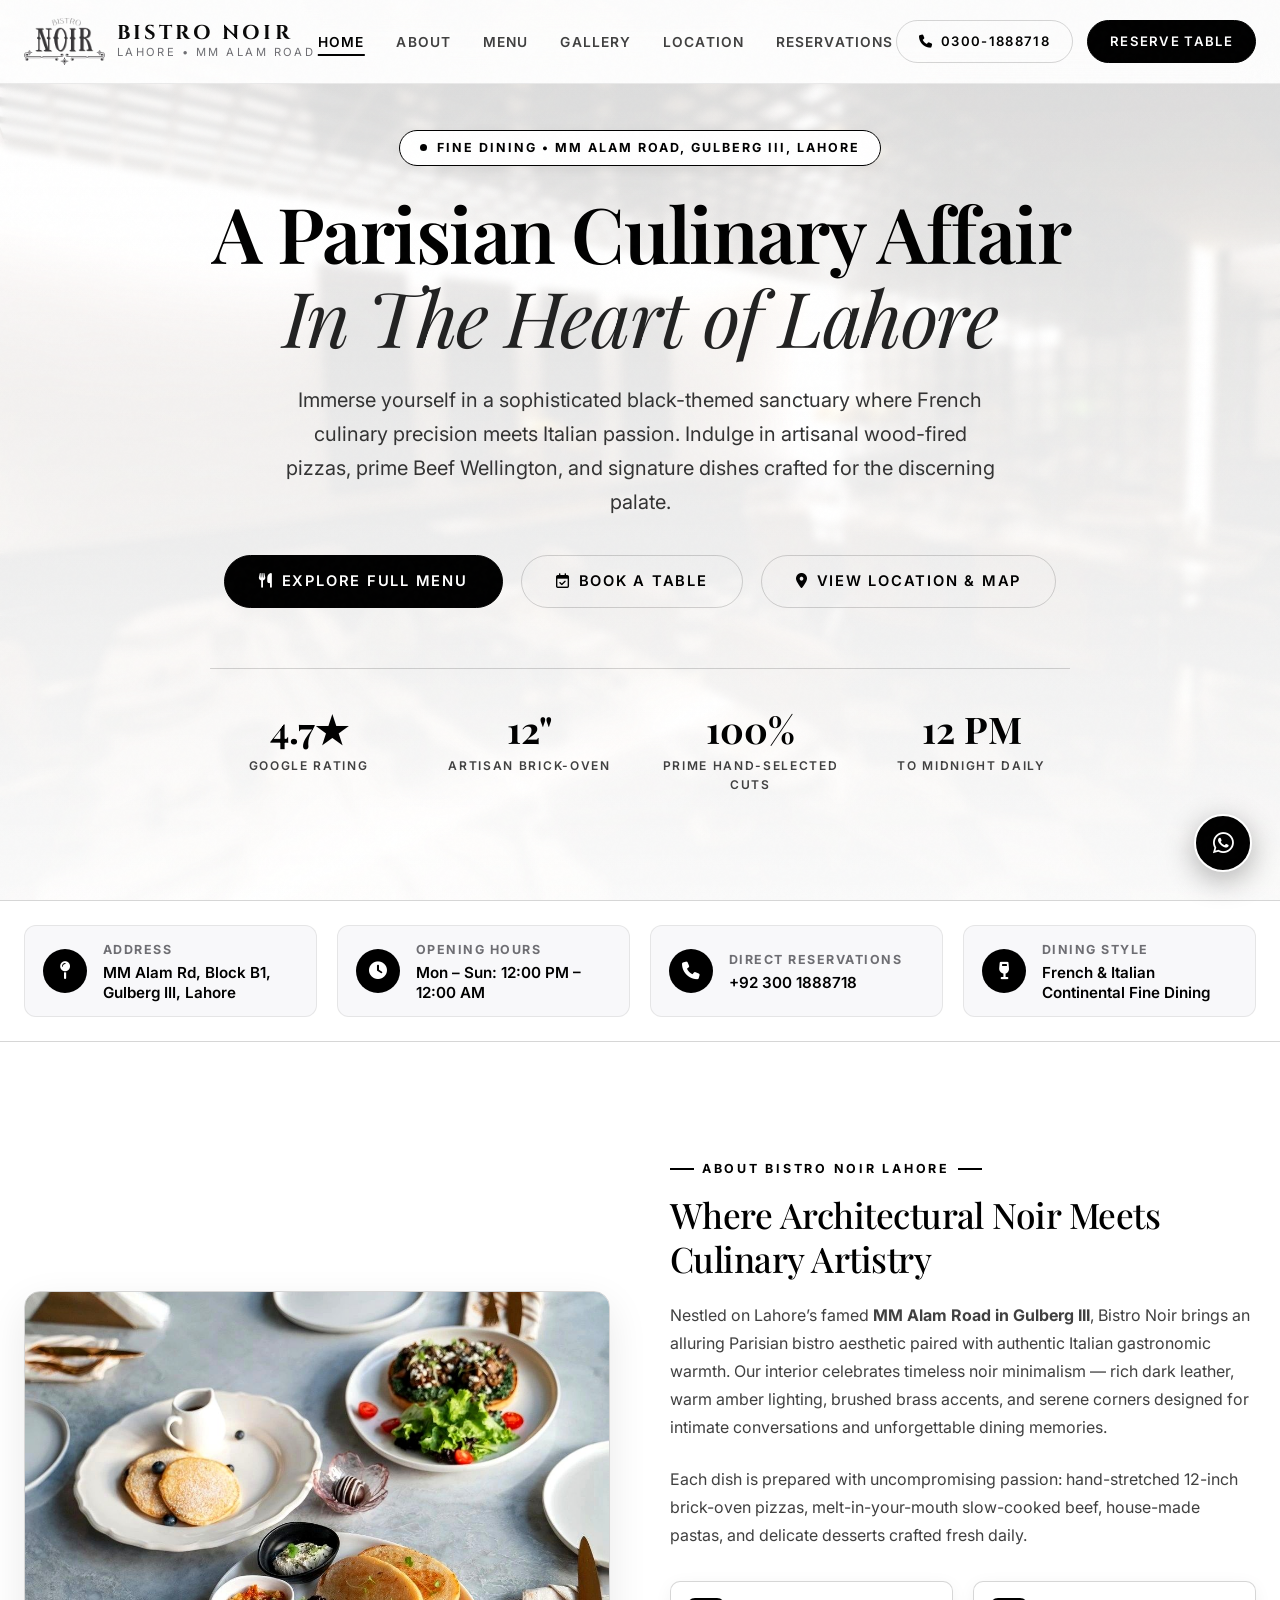
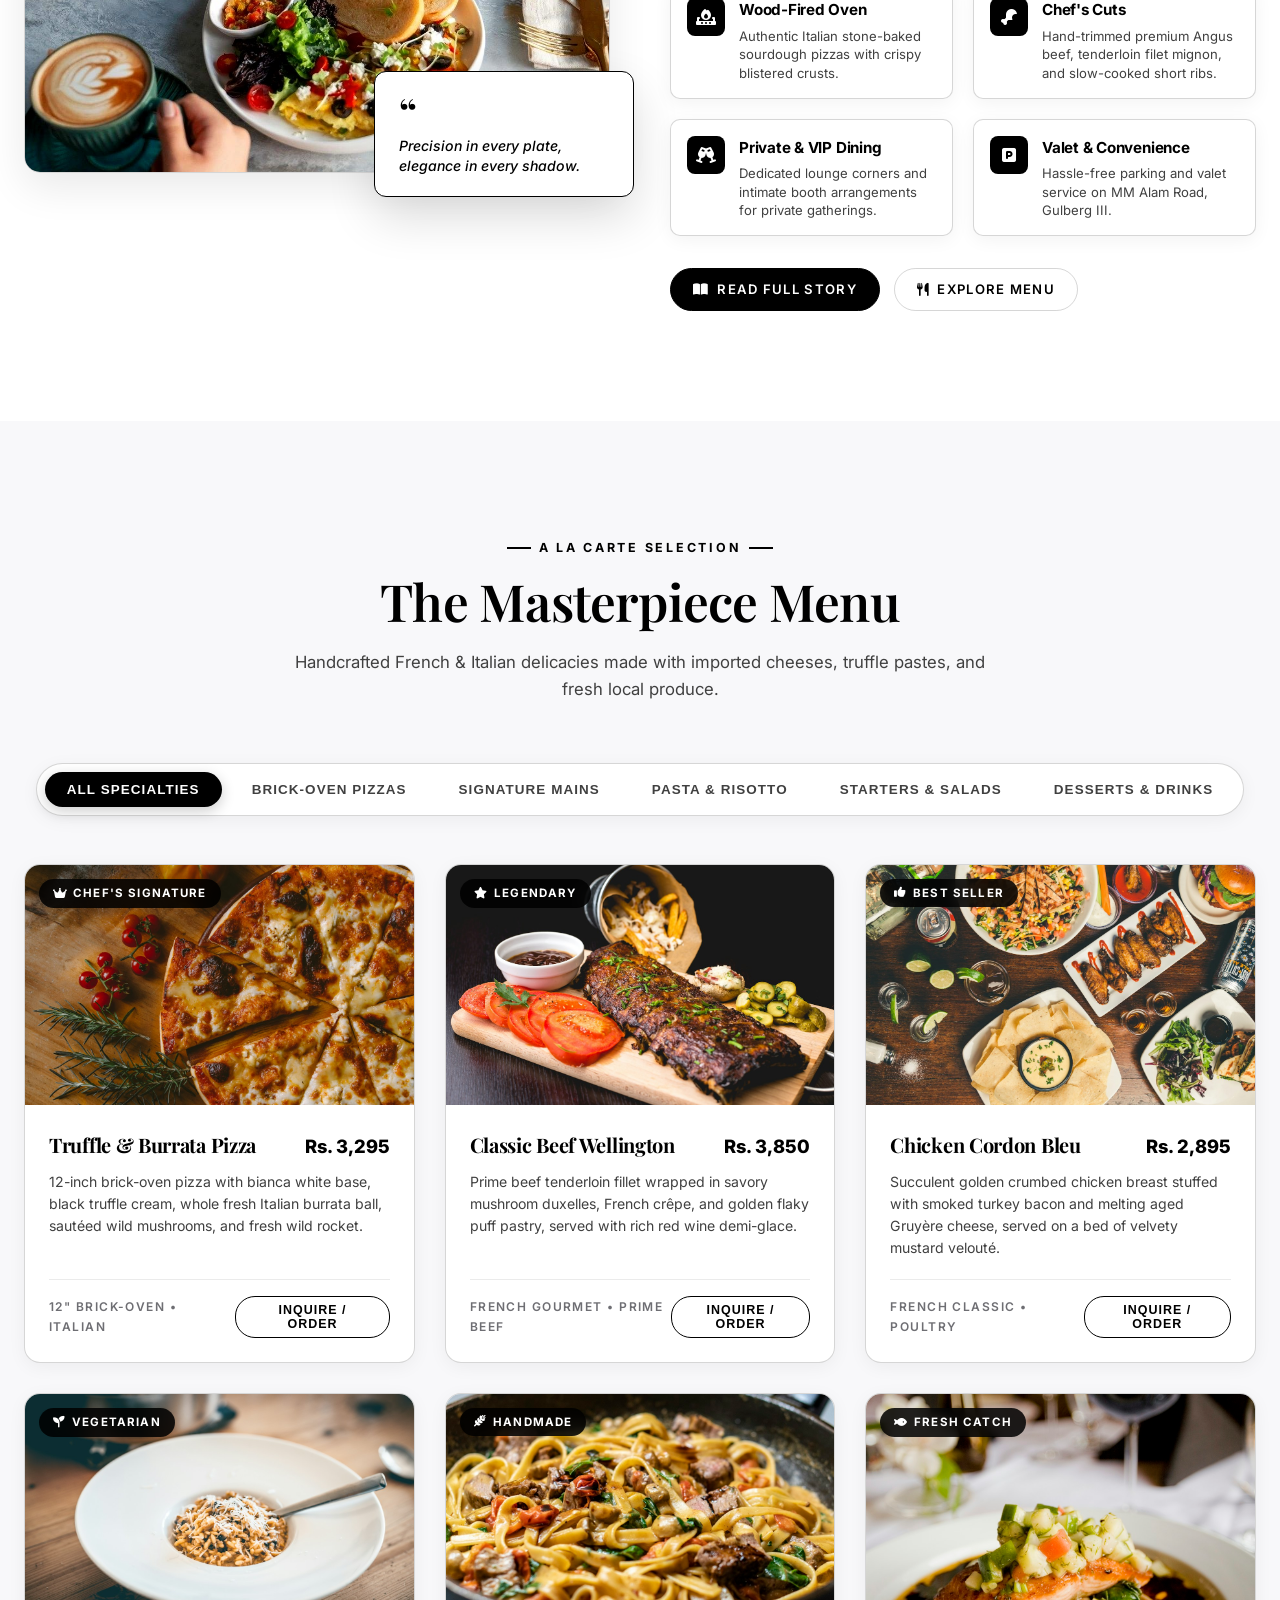
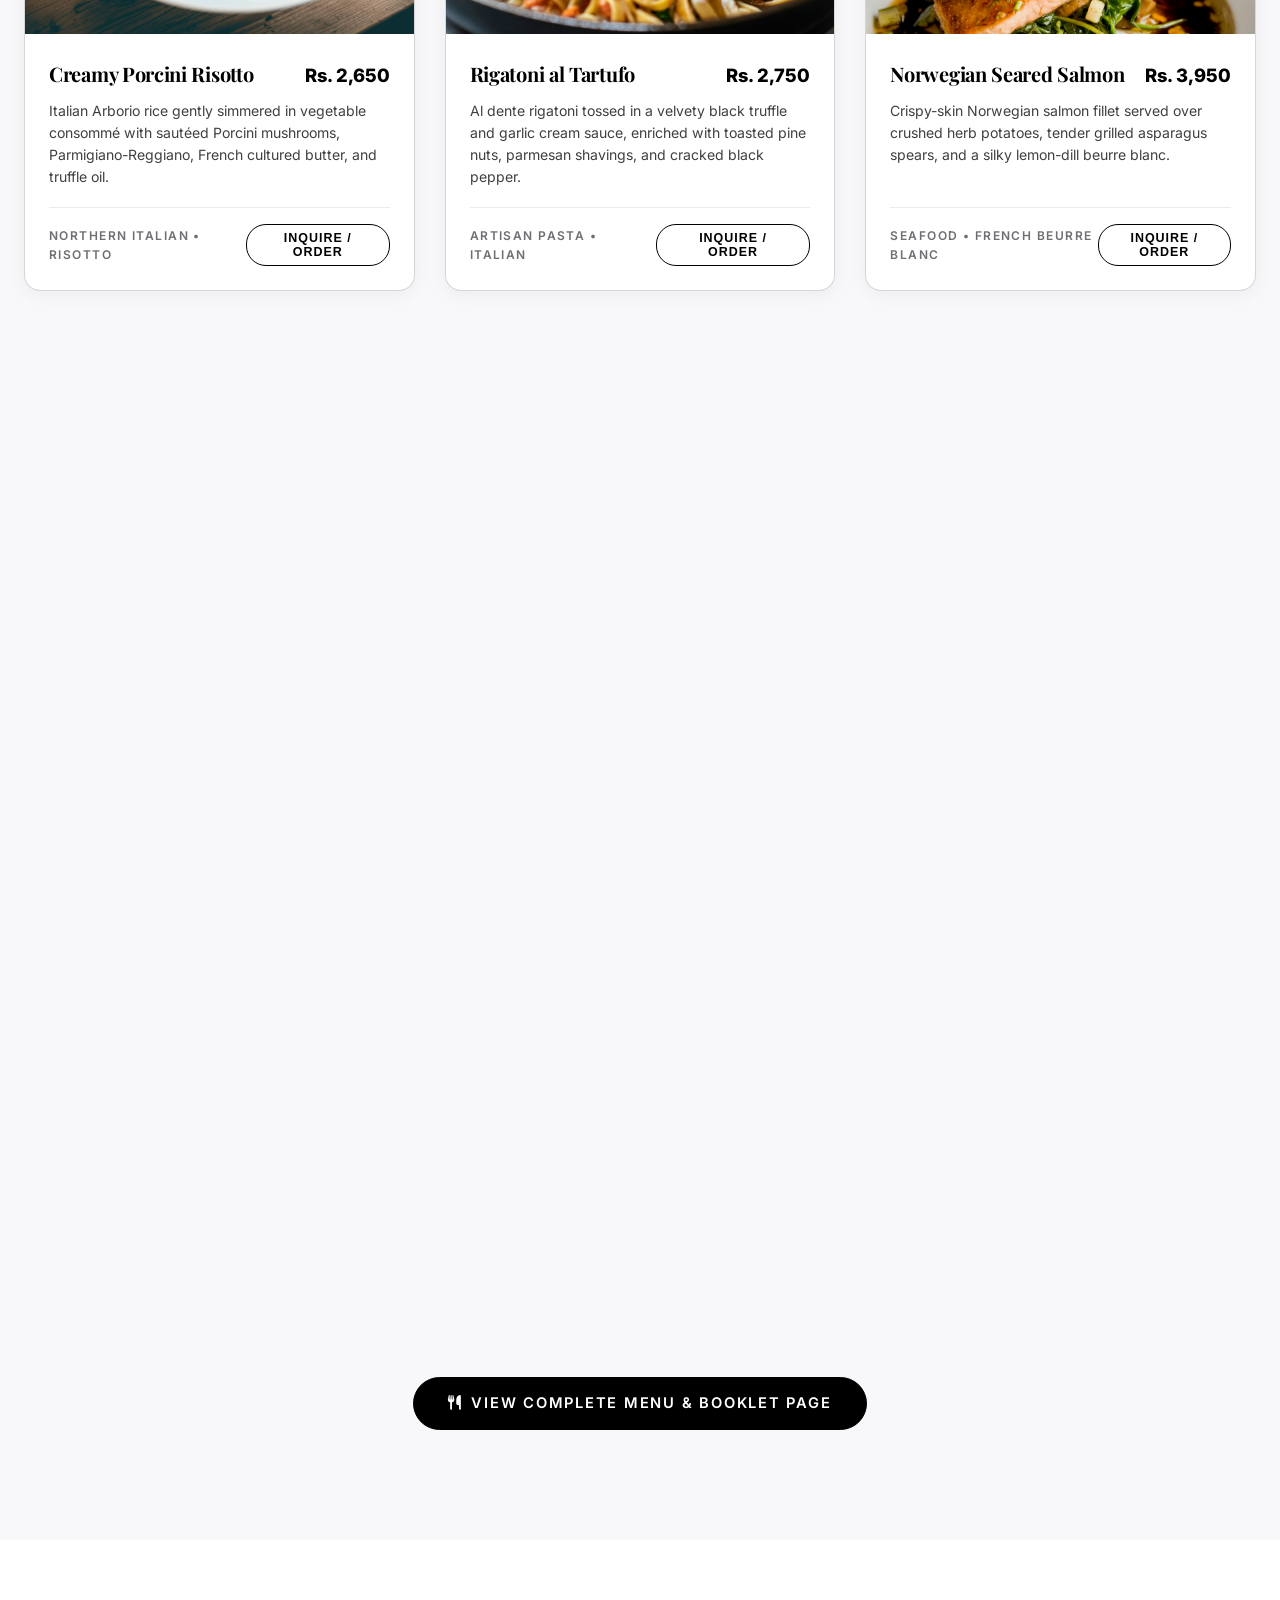
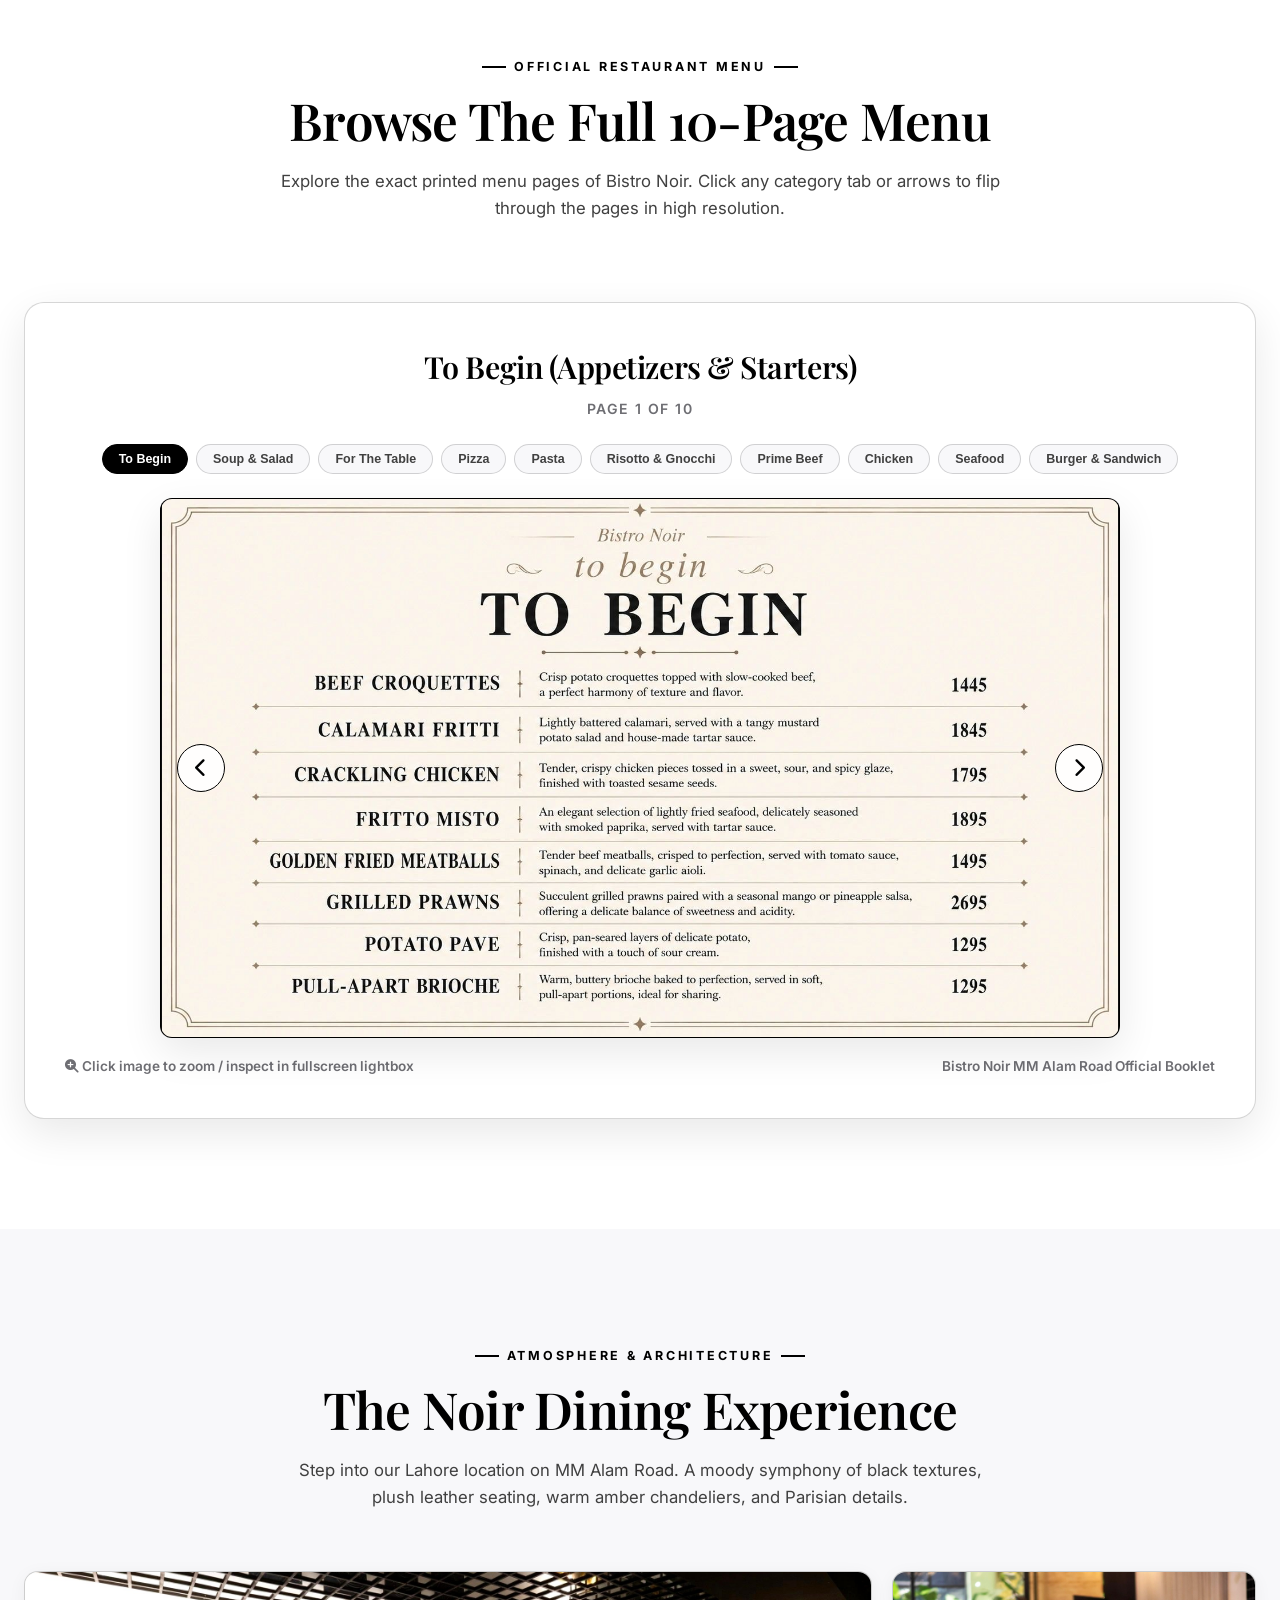
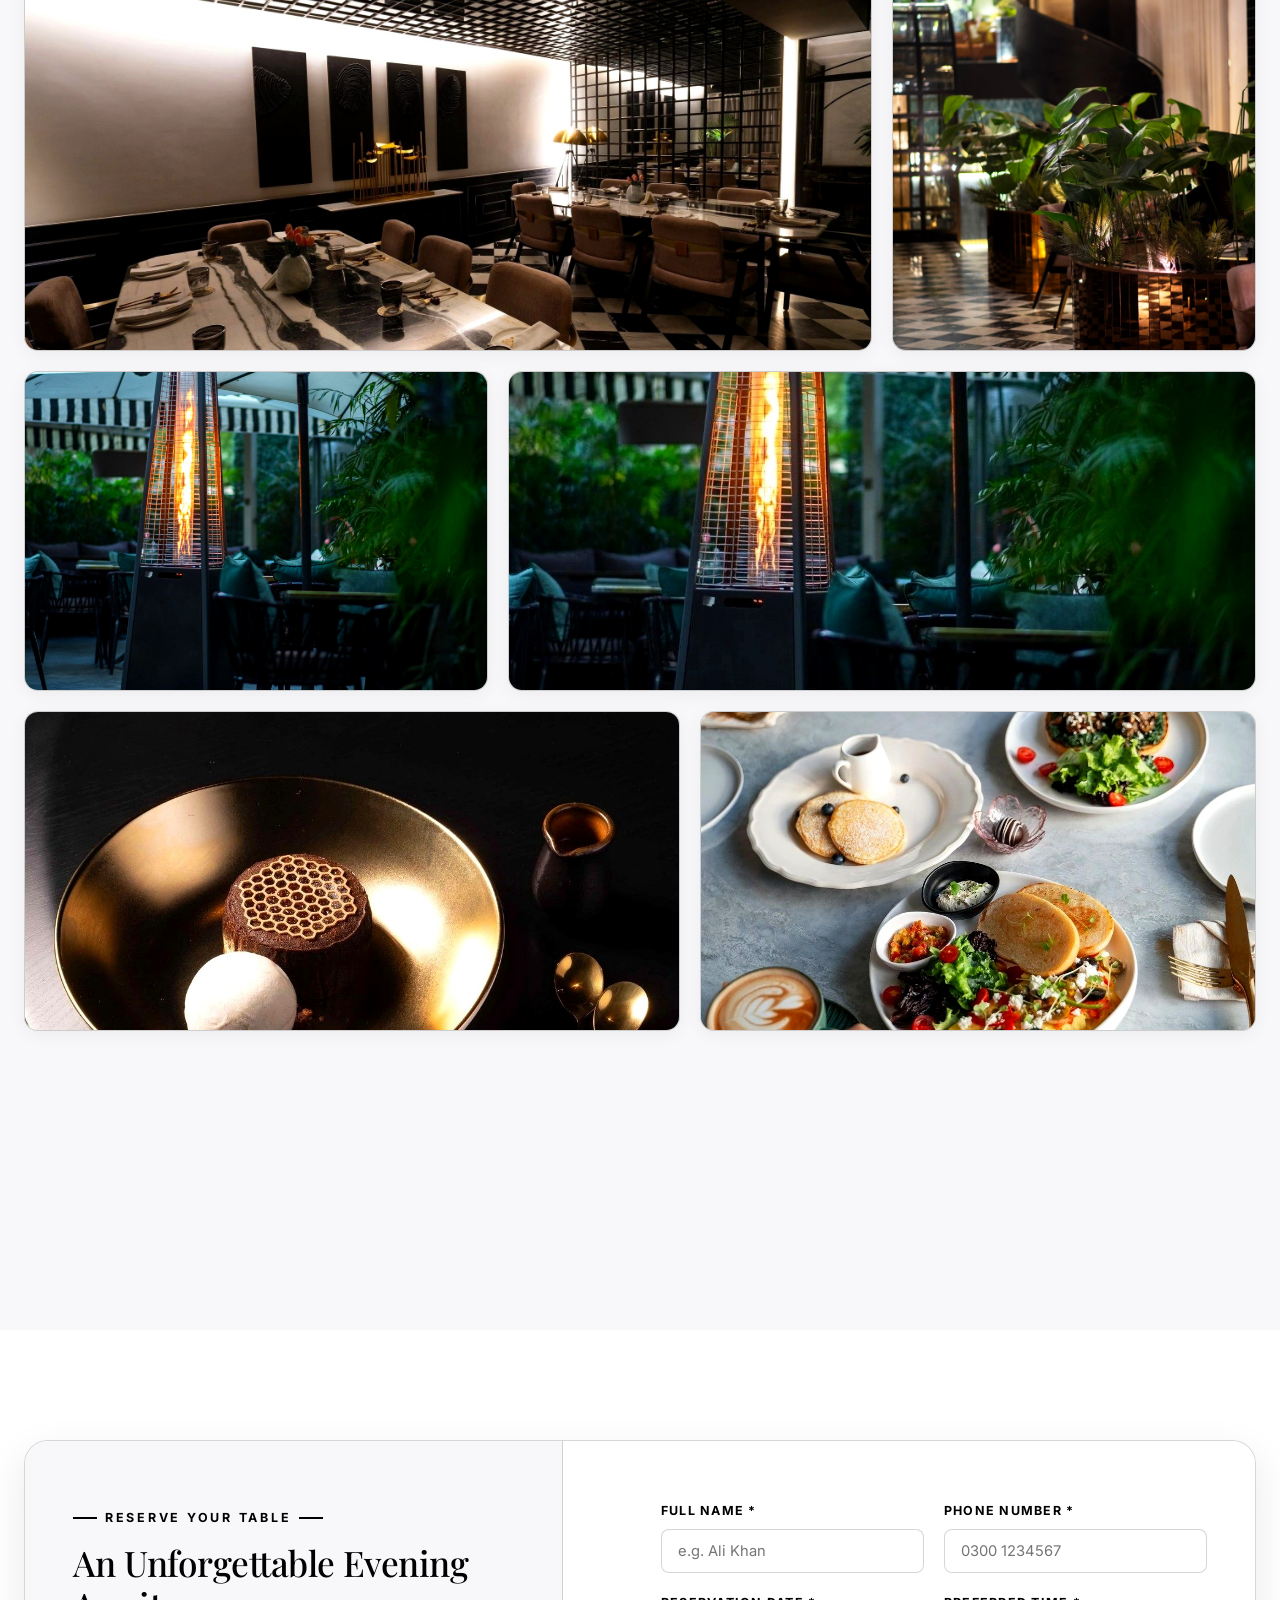
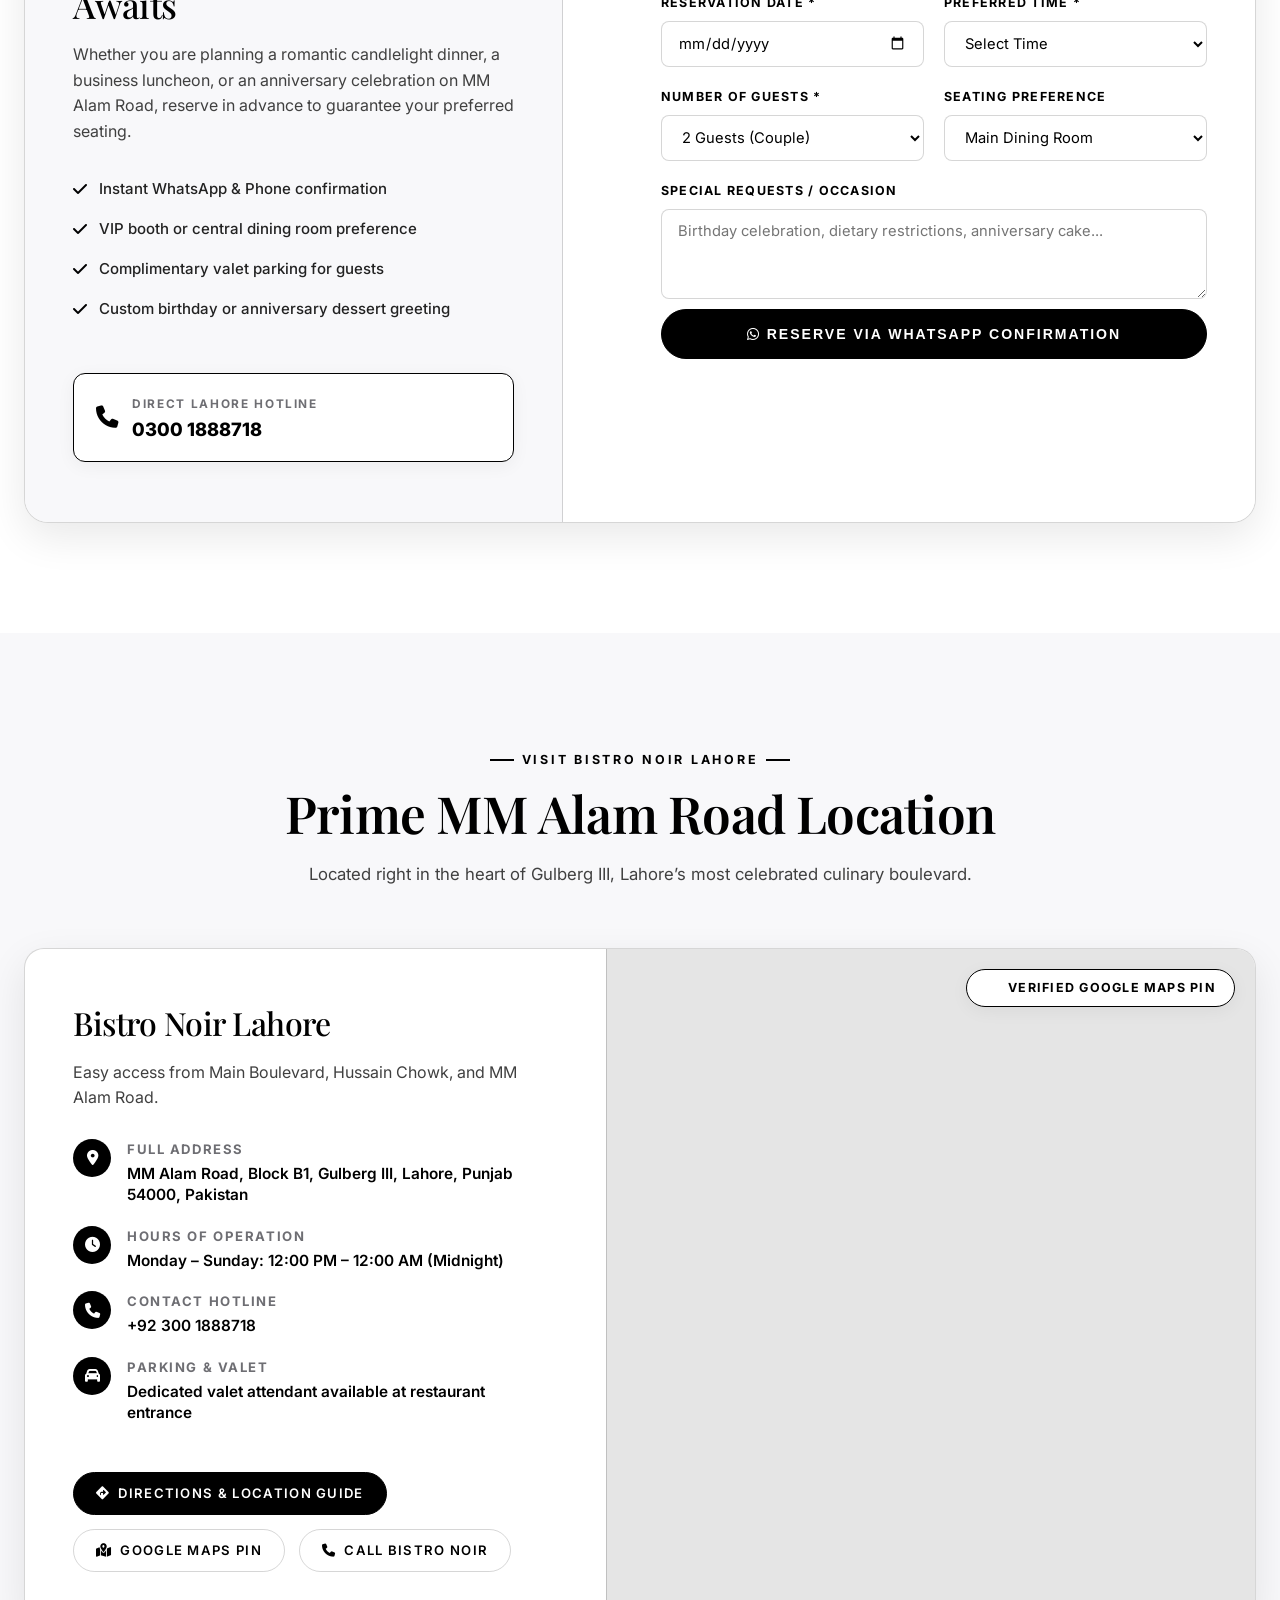
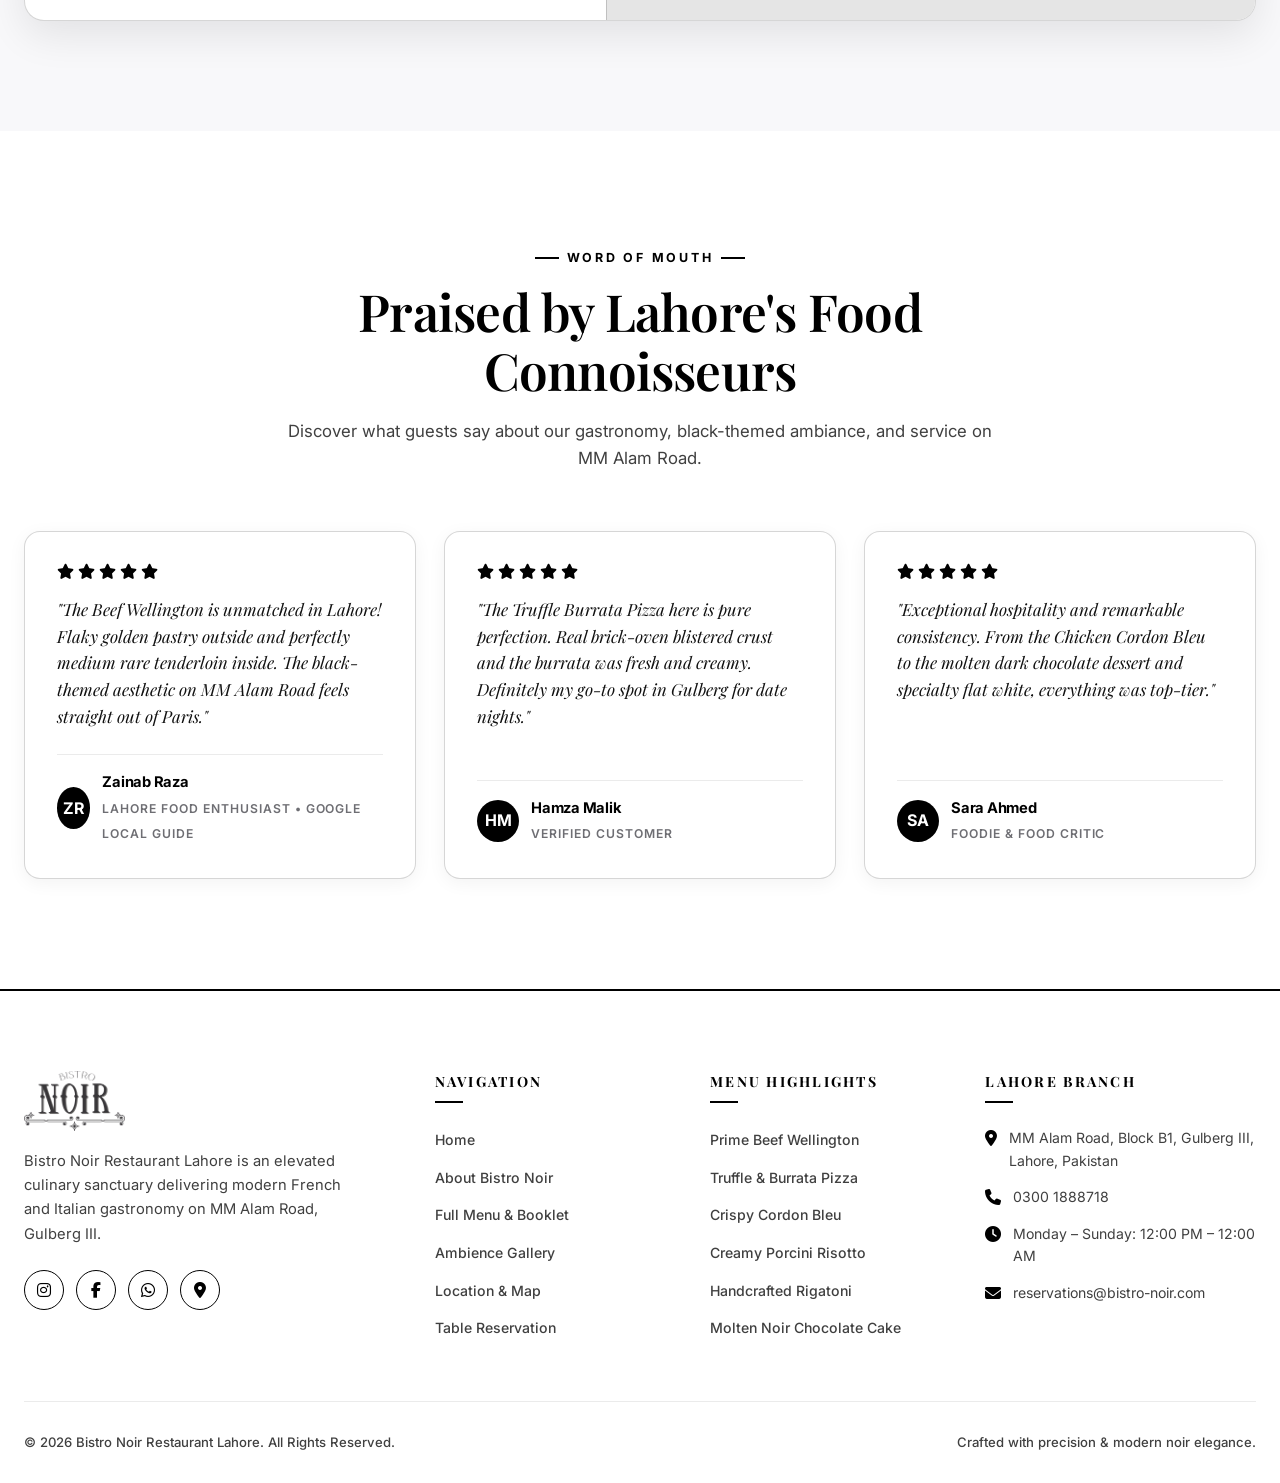
==== commit 80eb0c43: "Add dedicated multi-page structure: Menu, Location, About, Gallery, and Reservation pages" ====
--- a/index.html
+++ b/index.html
@@ -51,13 +51,12 @@
       <!-- Desktop Nav Links -->
       <nav aria-label="Main Navigation">
         <ul class="nav-links">
-          <li><a href="#home" class="nav-link active">Home</a></li>
-          <li><a href="#about" class="nav-link">About</a></li>
-          <li><a href="#menu" class="nav-link">Menu</a></li>
-          <li><a href="#booklet" class="nav-link">Menu Booklet</a></li>
-          <li><a href="#gallery" class="nav-link">Ambience</a></li>
-          <li><a href="#location" class="nav-link">Location</a></li>
-          <li><a href="#reservation" class="nav-link">Reservations</a></li>
+          <li><a href="index.html" class="nav-link active">Home</a></li>
+          <li><a href="about.html" class="nav-link">About</a></li>
+          <li><a href="menu.html" class="nav-link">Menu</a></li>
+          <li><a href="gallery.html" class="nav-link">Gallery</a></li>
+          <li><a href="location.html" class="nav-link">Location</a></li>
+          <li><a href="reservation.html" class="nav-link">Reservations</a></li>
         </ul>
       </nav>
 
@@ -66,7 +65,7 @@
         <a href="tel:03001888718" class="header-btn btn-outline">
           <i class="fa-solid fa-phone"></i> 0300-1888718
         </a>
-        <a href="#reservation" class="header-btn btn-black">
+        <a href="reservation.html" class="header-btn btn-black">
           Reserve Table
         </a>
         <button class="mobile-toggle" id="mobileToggle" aria-label="Toggle menu">
@@ -81,13 +80,12 @@
   <!-- Mobile Menu Drawer -->
   <aside class="mobile-menu" id="mobileMenu">
     <ul class="mobile-nav-links">
-      <li><a href="#home">Home</a></li>
-      <li><a href="#about">About Bistro Noir</a></li>
-      <li><a href="#menu">A La Carte Menu</a></li>
-      <li><a href="#booklet">Official 10-Page Menu</a></li>
-      <li><a href="#gallery">Ambience Gallery</a></li>
-      <li><a href="#location">Find Us on Google Maps</a></li>
-      <li><a href="#reservation">Table Reservation</a></li>
+      <li><a href="index.html">Home</a></li>
+      <li><a href="about.html">About Bistro Noir</a></li>
+      <li><a href="menu.html">Full Menu & Booklet</a></li>
+      <li><a href="gallery.html">Ambience & Food Gallery</a></li>
+      <li><a href="location.html">Location & Map</a></li>
+      <li><a href="reservation.html">Table Reservation</a></li>
     </ul>
 
     <div class="mobile-menu-footer">
@@ -126,14 +124,14 @@
       </p>
 
       <div class="hero-actions">
-        <a href="#menu" class="header-btn btn-black btn-cta-large">
-          <i class="fa-solid fa-utensils"></i> Explore Menu
+        <a href="menu.html" class="header-btn btn-black btn-cta-large">
+          <i class="fa-solid fa-utensils"></i> Explore Full Menu
         </a>
-        <a href="#reservation" class="header-btn btn-outline btn-cta-large">
+        <a href="reservation.html" class="header-btn btn-outline btn-cta-large">
           <i class="fa-regular fa-calendar-check"></i> Book A Table
         </a>
-        <a href="https://maps.app.goo.gl/4QzuLWgYh8mXsJWE9" target="_blank" rel="noopener noreferrer" class="header-btn btn-outline btn-cta-large">
-          <i class="fa-solid fa-location-dot"></i> Google Maps Directions
+        <a href="location.html" class="header-btn btn-outline btn-cta-large">
+          <i class="fa-solid fa-location-dot"></i> View Location & Map
         </a>
       </div>
 
@@ -268,9 +266,14 @@
             </div>
           </div>
 
-          <a href="#menu" class="header-btn btn-black">
-            <i class="fa-solid fa-book-open"></i> Discover Our Culinary Range
-          </a>
+          <div style="display:flex; gap:14px; flex-wrap:wrap;">
+            <a href="about.html" class="header-btn btn-black">
+              <i class="fa-solid fa-book-open"></i> Read Full Story
+            </a>
+            <a href="menu.html" class="header-btn btn-outline">
+              <i class="fa-solid fa-utensils"></i> Explore Menu
+            </a>
+          </div>
         </div>
       </div>
     </div>
@@ -535,6 +538,12 @@
           </div>
         </article>
 
+      </div>
+
+      <div style="text-align:center; margin-top:50px;" class="reveal">
+        <a href="menu.html" class="header-btn btn-black btn-cta-large">
+          <i class="fa-solid fa-utensils"></i> View Complete Menu & Booklet Page
+        </a>
       </div>
     </div>
   </section>
@@ -659,7 +668,12 @@
             <h4>Evening Ambient Lighting</h4>
             <p>Romantic candlelit atmosphere every evening</p>
           </div>
-        </div>
+      </div>
+
+      <div style="text-align:center; margin-top:45px;" class="reveal">
+        <a href="gallery.html" class="header-btn btn-black btn-cta-large">
+          <i class="fa-regular fa-images"></i> Explore Full Photo Gallery
+        </a>
       </div>
     </div>
   </section>
@@ -819,8 +833,11 @@
           </div>
 
           <div style="display:flex; gap:14px; flex-wrap:wrap; margin-top:20px;">
-            <a href="https://maps.app.goo.gl/4QzuLWgYh8mXsJWE9" target="_blank" rel="noopener noreferrer" class="header-btn btn-black">
-              <i class="fa-solid fa-map-location-dot"></i> Open Google Maps Pin
+            <a href="location.html" class="header-btn btn-black">
+              <i class="fa-solid fa-diamond-turn-right"></i> Directions & Location Guide
+            </a>
+            <a href="https://maps.app.goo.gl/4QzuLWgYh8mXsJWE9" target="_blank" rel="noopener noreferrer" class="header-btn btn-outline">
+              <i class="fa-solid fa-map-location-dot"></i> Google Maps Pin
             </a>
             <a href="tel:03001888718" class="header-btn btn-outline">
               <i class="fa-solid fa-phone"></i> Call Bistro Noir
@@ -947,24 +964,24 @@
         <div class="footer-col">
           <h4>Navigation</h4>
           <ul class="footer-links">
-            <li><a href="#home">Home</a></li>
-            <li><a href="#about">About Bistro Noir</a></li>
-            <li><a href="#menu">A La Carte Menu</a></li>
-            <li><a href="#booklet">10-Page Menu Booklet</a></li>
-            <li><a href="#gallery">Ambience Gallery</a></li>
-            <li><a href="#reservation">Table Reservation</a></li>
+            <li><a href="index.html">Home</a></li>
+            <li><a href="about.html">About Bistro Noir</a></li>
+            <li><a href="menu.html">Full Menu & Booklet</a></li>
+            <li><a href="gallery.html">Ambience Gallery</a></li>
+            <li><a href="location.html">Location & Map</a></li>
+            <li><a href="reservation.html">Table Reservation</a></li>
           </ul>
         </div>
 
         <div class="footer-col">
           <h4>Menu Highlights</h4>
           <ul class="footer-links">
-            <li><a href="#menu">Prime Beef Wellington</a></li>
-            <li><a href="#menu">Truffle & Burrata Pizza</a></li>
-            <li><a href="#menu">Crispy Cordon Bleu</a></li>
-            <li><a href="#menu">Creamy Porcini Risotto</a></li>
-            <li><a href="#menu">Handcrafted Rigatoni</a></li>
-            <li><a href="#menu">Molten Noir Chocolate Cake</a></li>
+            <li><a href="menu.html">Prime Beef Wellington</a></li>
+            <li><a href="menu.html">Truffle & Burrata Pizza</a></li>
+            <li><a href="menu.html">Crispy Cordon Bleu</a></li>
+            <li><a href="menu.html">Creamy Porcini Risotto</a></li>
+            <li><a href="menu.html">Handcrafted Rigatoni</a></li>
+            <li><a href="menu.html">Molten Noir Chocolate Cake</a></li>
           </ul>
         </div>
 
--- a/styles.css
+++ b/styles.css
@@ -1833,3 +1833,129 @@
     aspect-ratio: 4 / 3;
   }
 }
+
+/* ==========================================================================
+   DEDICATED SUBPAGES STYLING (About, Menu, Location, Gallery, Reservation)
+   ========================================================================== */
+.subpage-hero {
+  position: relative;
+  padding-top: calc(var(--header-height) + 50px);
+  padding-bottom: 70px;
+  background: var(--bg-secondary);
+  border-bottom: 1.5px solid var(--border-medium);
+  text-align: center;
+  overflow: hidden;
+}
+
+.subpage-hero::before {
+  content: '';
+  position: absolute;
+  top: 0;
+  left: 0;
+  width: 100%;
+  height: 100%;
+  background: radial-gradient(circle at 50% 30%, rgba(0, 0, 0, 0.03) 0%, transparent 70%);
+  pointer-events: none;
+}
+
+.breadcrumb-nav {
+  display: inline-flex;
+  align-items: center;
+  gap: 10px;
+  font-size: 0.8rem;
+  font-weight: 700;
+  text-transform: uppercase;
+  letter-spacing: 0.14em;
+  color: var(--text-muted);
+  margin-bottom: 16px;
+}
+
+.breadcrumb-nav a {
+  color: #000000;
+}
+
+.breadcrumb-nav a:hover {
+  text-decoration: underline;
+}
+
+.subpage-hero-title {
+  font-size: clamp(2.4rem, 5vw, 4rem);
+  font-weight: 600;
+  color: #000000;
+  line-height: 1.15;
+  margin-bottom: 16px;
+}
+
+.subpage-hero-desc {
+  max-width: 680px;
+  margin: 0 auto;
+  font-size: 1.08rem;
+  color: var(--text-secondary);
+  line-height: 1.7;
+}
+
+/* Location page specific enhancements */
+.routes-grid {
+  display: grid;
+  grid-template-columns: repeat(auto-fit, minmax(280px, 1fr));
+  gap: 24px;
+  margin-top: 40px;
+}
+
+.route-card {
+  background: #ffffff;
+  border: 1.5px solid var(--border-medium);
+  border-radius: 14px;
+  padding: 24px;
+  transition: var(--transition-smooth);
+  box-shadow: var(--shadow-subtle);
+}
+
+.route-card:hover {
+  border-color: #000000;
+  transform: translateY(-4px);
+  box-shadow: var(--shadow-hover);
+}
+
+.route-card h4 {
+  font-size: 1.1rem;
+  font-family: var(--font-sans);
+  font-weight: 700;
+  margin-bottom: 8px;
+  display: flex;
+  align-items: center;
+  gap: 10px;
+  color: #000000;
+}
+
+.route-card p {
+  font-size: 0.9rem;
+  color: var(--text-secondary);
+  line-height: 1.6;
+}
+
+/* Chef & Story split columns */
+.story-split-section {
+  display: grid;
+  grid-template-columns: 1fr 1fr;
+  gap: 60px;
+  align-items: center;
+  margin-bottom: 80px;
+}
+
+.story-split-img {
+  width: 100%;
+  height: 440px;
+  object-fit: cover;
+  border-radius: 16px;
+  border: 1.5px solid var(--border-medium);
+  box-shadow: var(--shadow-elevated);
+}
+
+@media (max-width: 900px) {
+  .story-split-section {
+    grid-template-columns: 1fr;
+    gap: 36px;
+  }
+}
+
